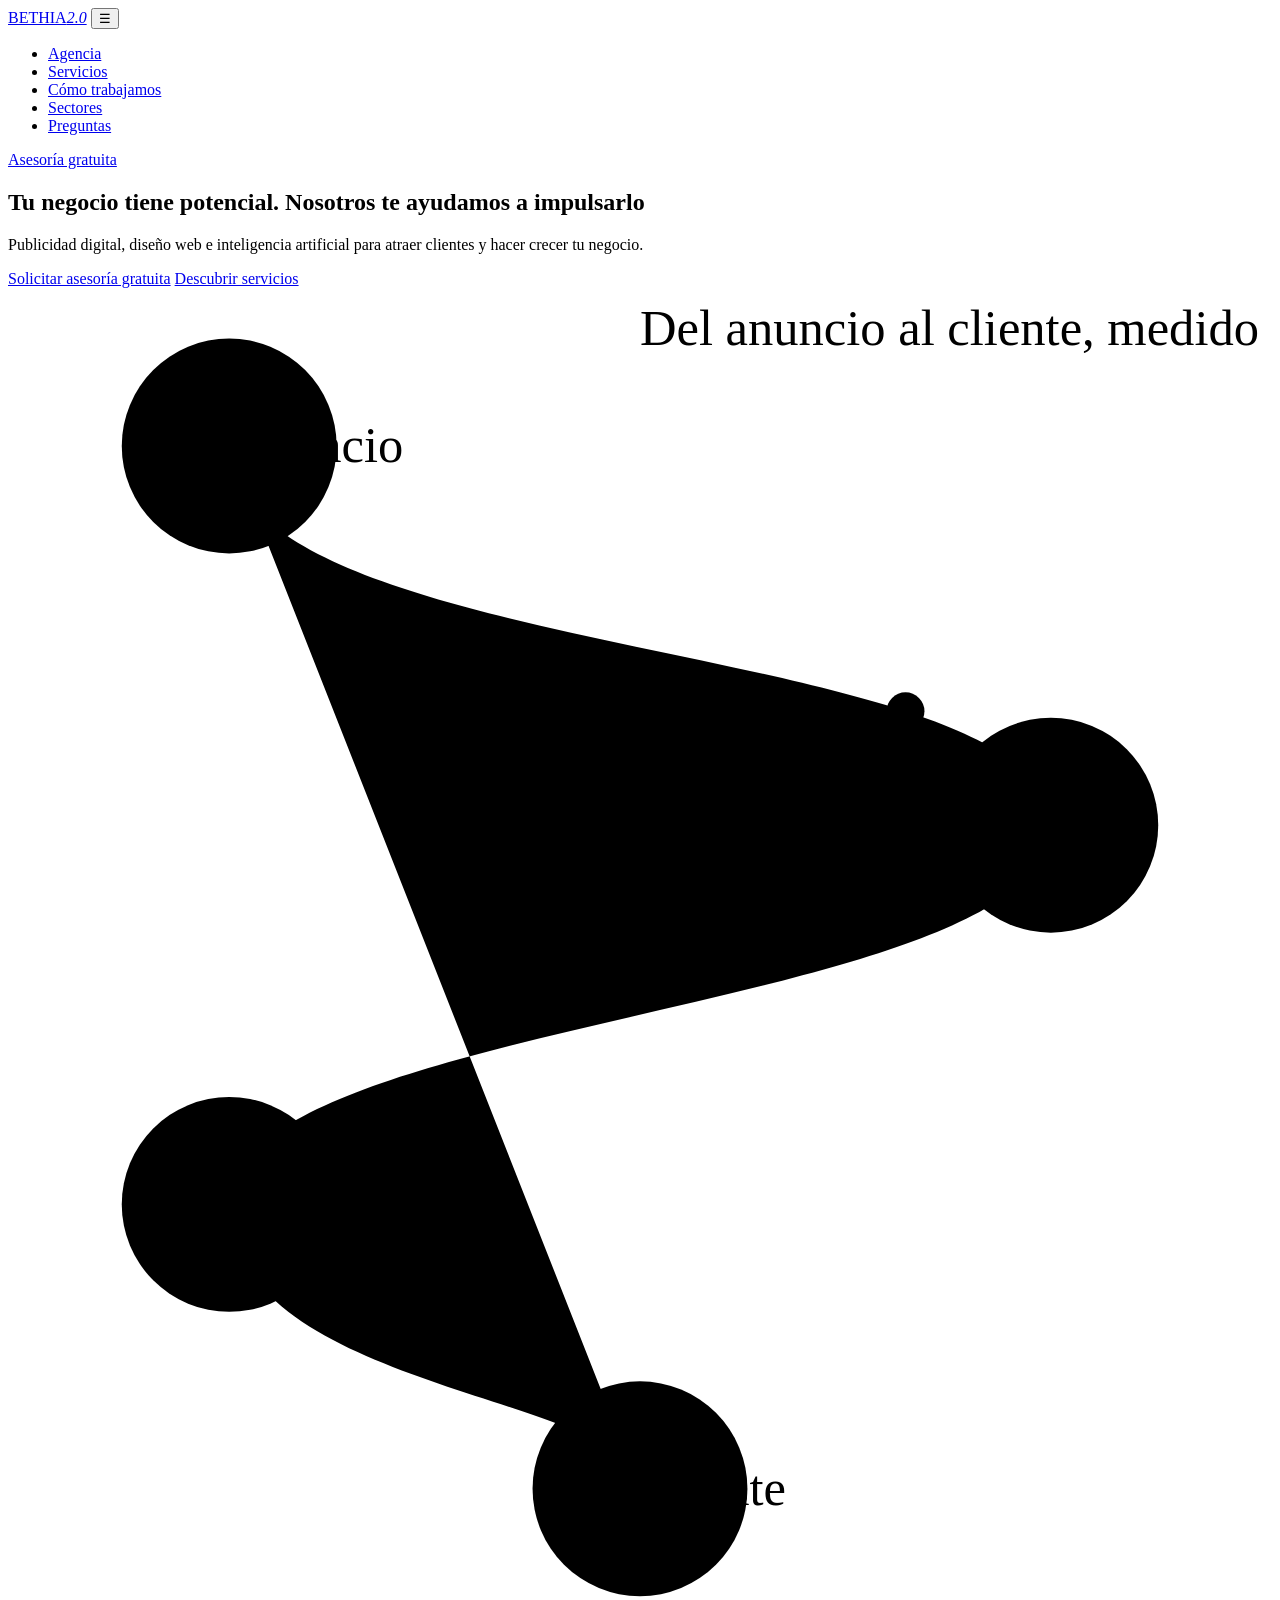
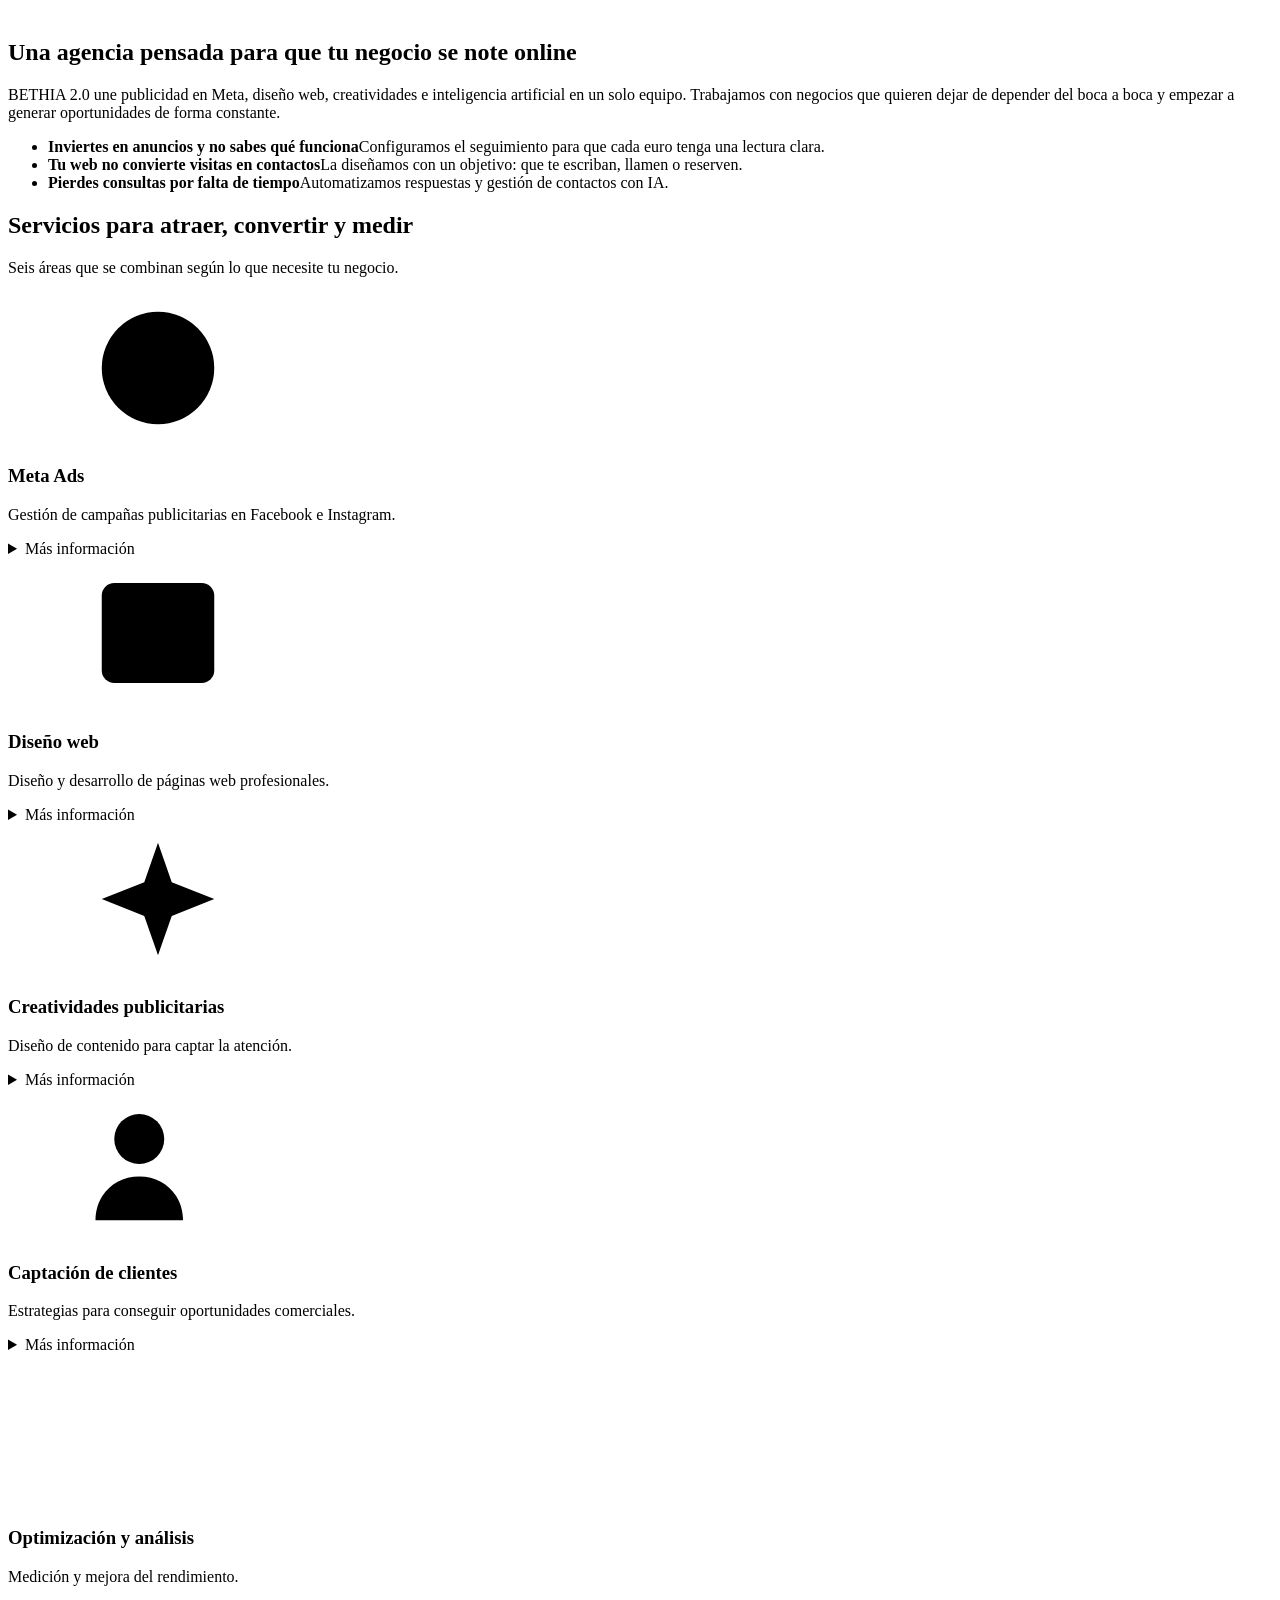
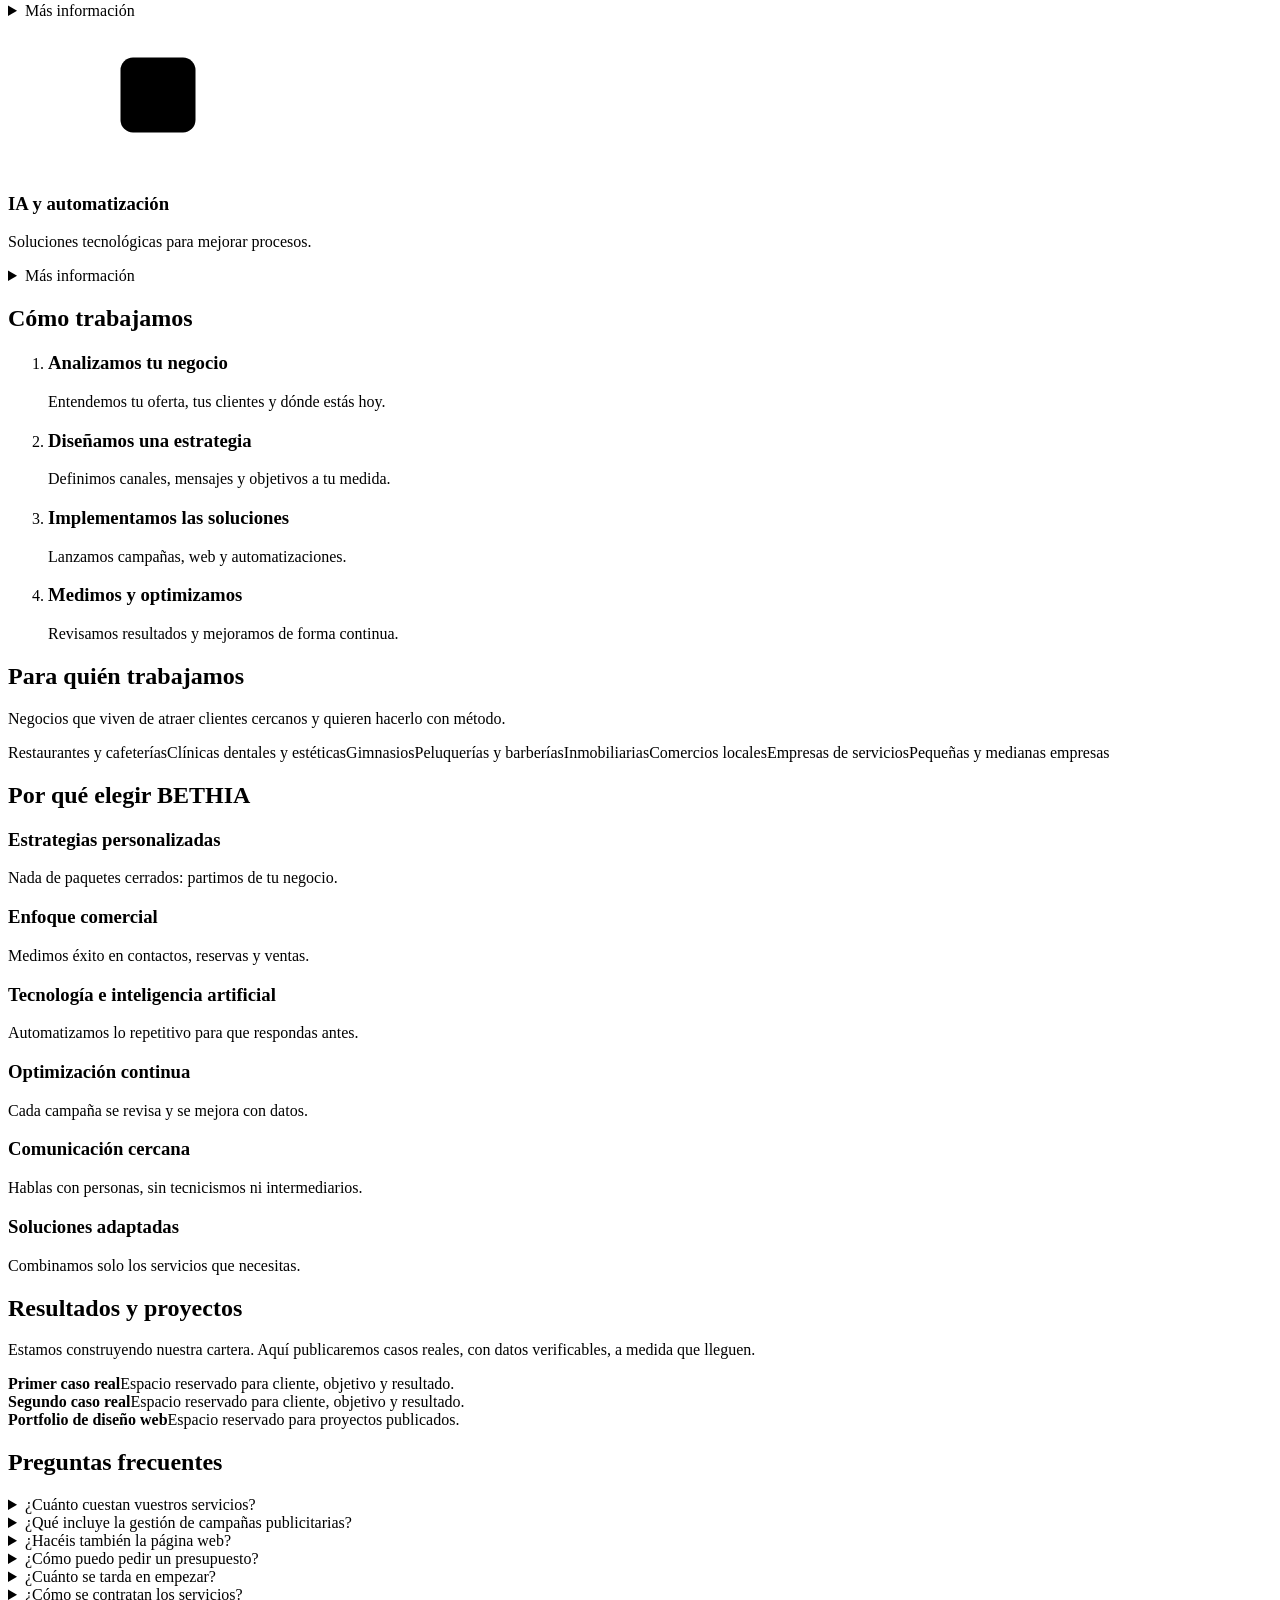
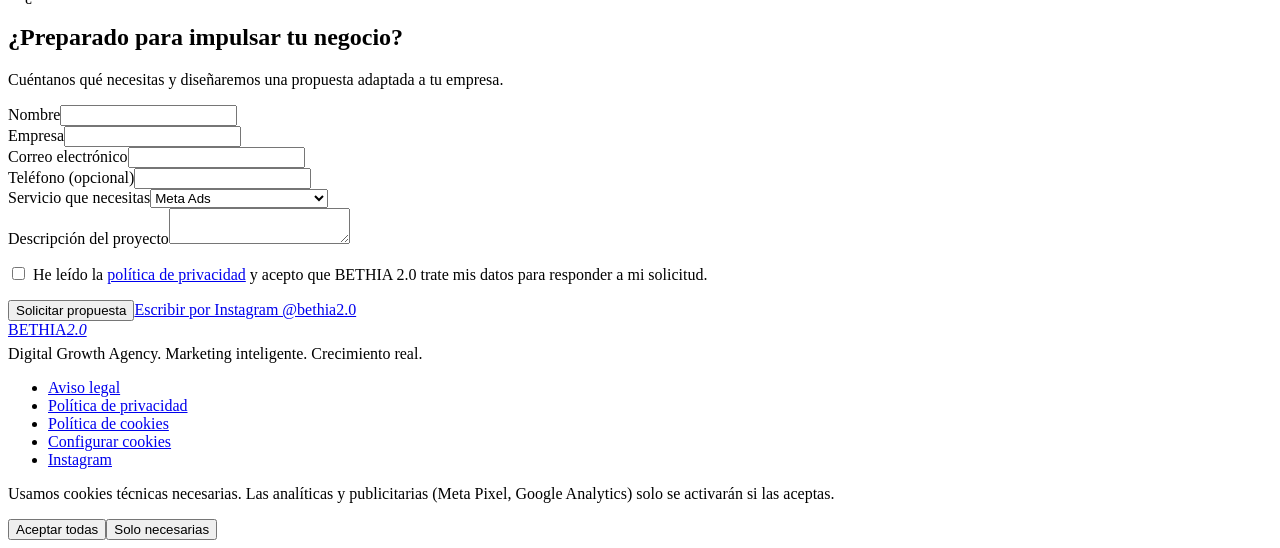
==== index.html @ 7123b6b2 "Add files via upload" ====
<!DOCTYPE html>
<html lang="es">
<head>
<meta charset="utf-8">
<meta name="viewport" content="width=device-width, initial-scale=1, viewport-fit=cover">
<title>BETHIA 2.0 | Agencia de marketing digital, Meta Ads y diseño web</title>
<meta name="description" content="BETHIA 2.0 es una Digital Growth Agency: gestión de Meta Ads, diseño web, creatividades, captación de clientes e inteligencia artificial para negocios locales y pymes.">
<meta name="theme-color" content="#050816">
<meta property="og:type" content="website">
<meta property="og:title" content="BETHIA 2.0 | Digital Growth Agency">
<meta property="og:description" content="Marketing inteligente. Crecimiento real. Publicidad digital, diseño web e IA para tu negocio.">
<link rel="canonical" href="https://TU-DOMINIO.vercel.app/">
<meta property="og:url" content="https://TU-DOMINIO.vercel.app/">
<link rel="icon" href="favicon.svg" type="image/svg+xml">
<link rel="preconnect" href="https://fonts.googleapis.com">
<link rel="preconnect" href="https://fonts.gstatic.com" crossorigin>
<link rel="stylesheet" href="https://fonts.googleapis.com/css2?family=Sora:wght@500;700;800&family=DM+Sans:wght@400;500;700&display=swap">
<script type="application/ld+json">{"@context":"https://schema.org","@type":"ProfessionalService","name":"BETHIA 2.0","description":"Agencia de marketing digital: Meta Ads, diseño web, captación de clientes e inteligencia artificial.","sameAs":["https://www.instagram.com/bethia2.0/"]}</script>
<link rel="stylesheet" href="css/styles.css">
</head>
<body>
<svg width="0" height="0" style="position:absolute" aria-hidden="true">
<symbol id="i-target" viewBox="0 0 24 24"><circle cx="12" cy="12" r="9"/><circle cx="12" cy="12" r="5"/><circle cx="12" cy="12" r="1"/></symbol>
<symbol id="i-web" viewBox="0 0 24 24"><rect x="3" y="4" width="18" height="16" rx="2"/><path d="M3 9h18M7 6.5h.01M10 6.5h.01"/></symbol>
<symbol id="i-spark" viewBox="0 0 24 24"><path d="M12 3l2.2 6.3L21 12l-6.8 2.7L12 21l-2.2-6.3L3 12l6.8-2.7z"/></symbol>
<symbol id="i-user" viewBox="0 0 24 24"><circle cx="9" cy="8" r="4"/><path d="M2 21c0-4 3-7 7-7s7 3 7 7M19 8v6M16 11h6"/></symbol>
<symbol id="i-bars" viewBox="0 0 24 24"><path d="M4 20V10M10 20V4M16 20v-8M22 20H2"/></symbol>
<symbol id="i-chip" viewBox="0 0 24 24"><rect x="6" y="6" width="12" height="12" rx="2"/><path d="M9 2v4M15 2v4M9 18v4M15 18v4M2 9h4M2 15h4M18 9h4M18 15h4"/></symbol>
</svg>

<header>
<div class="wrap bar">
<a class="logo" href="#inicio" aria-label="BETHIA 2.0, inicio">BETHIA<i>2.0</i></a>
<button class="burger" aria-label="Abrir menú" aria-expanded="false" aria-controls="menu">☰</button>
<nav id="menu" aria-label="Principal">
<ul>
<li><a href="#presentacion">Agencia</a></li>
<li><a href="#servicios">Servicios</a></li>
<li><a href="#proceso">Cómo trabajamos</a></li>
<li><a href="#sectores">Sectores</a></li>
<li><a href="#faq">Preguntas</a></li>
</ul>
</nav>
<a class="btn p nav-cta" href="#contacto">Asesoría gratuita</a>
</div>
</header>

<main id="inicio">
<section class="hero">
<div class="wrap">
<div>
<h1>Tu negocio tiene potencial. Nosotros te ayudamos a impulsarlo</h1>
<p class="sub">Publicidad digital, diseño web e inteligencia artificial para atraer clientes y hacer crecer tu negocio.</p>
<div class="cta">
<a class="btn p" href="#contacto">Solicitar asesoría gratuita</a>
<a class="btn g" href="#servicios">Descubrir servicios</a>
</div>
</div>
<svg class="flow" viewBox="0 0 400 420" role="img" aria-label="Recorrido de un cliente: anuncio, web, contacto y cliente">
<path id="route" class="path" d="M70 50 C 70 120, 330 110, 330 170 S 70 230, 70 290 S 200 350, 200 380"/>
<g><circle class="node" cx="70" cy="50" r="34"/><text x="70" y="55">Anuncio</text></g>
<g><circle class="node" cx="330" cy="170" r="34"/><text x="330" y="175">Web</text></g>
<g><circle class="node" cx="70" cy="290" r="34"/><text x="70" y="295">Contacto</text></g>
<g><circle class="node" cx="200" cy="380" r="34" style="fill:var(--blue)"/><text x="200" y="385">Cliente</text></g>
<text class="sm" x="200" y="18">Del anuncio al cliente, medido</text>
<circle class="pulse" r="6"><animateMotion dur="6s" repeatCount="indefinite"><mpath href="#route"/></animateMotion></circle>
</svg>
</div>
</section>

<section id="presentacion">
<div class="wrap split">
<div class="reveal">
<h2>Una agencia pensada para que tu negocio se note online</h2>
<p class="lead">BETHIA 2.0 une publicidad en Meta, diseño web, creatividades e inteligencia artificial en un solo equipo. Trabajamos con negocios que quieren dejar de depender del boca a boca y empezar a generar oportunidades de forma constante.</p>
</div>
<ul class="problems reveal">
<li><b>Inviertes en anuncios y no sabes qué funciona</b><span>Configuramos el seguimiento para que cada euro tenga una lectura clara.</span></li>
<li><b>Tu web no convierte visitas en contactos</b><span>La diseñamos con un objetivo: que te escriban, llamen o reserven.</span></li>
<li><b>Pierdes consultas por falta de tiempo</b><span>Automatizamos respuestas y gestión de contactos con IA.</span></li>
</ul>
</div>
</section>

<section id="servicios" class="alt">
<div class="wrap">
<h2 class="reveal">Servicios para atraer, convertir y medir</h2>
<p class="lead">Seis áreas que se combinan según lo que necesite tu negocio.</p>
<div class="grid">
<article class="card reveal"><svg class="ic"><use href="#i-target"/></svg><h3>Meta Ads</h3><p>Gestión de campañas publicitarias en Facebook e Instagram.</p><details><summary>Más información</summary><ul><li>Configuración de campañas</li><li>Segmentación de audiencias</li><li>Gestión del presupuesto</li><li>Optimización de anuncios</li><li>Seguimiento de conversiones</li></ul></details></article>
<article class="card reveal"><svg class="ic"><use href="#i-web"/></svg><h3>Diseño web</h3><p>Diseño y desarrollo de páginas web profesionales.</p><details><summary>Más información</summary><ul><li>Páginas web corporativas</li><li>Landing pages</li><li>Diseño responsive</li><li>Optimización de velocidad</li><li>Diseño orientado a conversiones</li></ul></details></article>
<article class="card reveal"><svg class="ic"><use href="#i-spark"/></svg><h3>Creatividades publicitarias</h3><p>Diseño de contenido para captar la atención.</p><details><summary>Más información</summary><ul><li>Imágenes publicitarias</li><li>Vídeos promocionales</li><li>Creatividades para redes sociales</li><li>Textos comerciales</li><li>Anuncios para Meta Ads</li></ul></details></article>
<article class="card reveal"><svg class="ic"><use href="#i-user"/></svg><h3>Captación de clientes</h3><p>Estrategias para conseguir oportunidades comerciales.</p><details><summary>Más información</summary><ul><li>Generación de leads</li><li>Campañas para conseguir reservas</li><li>Captación de clientes potenciales</li><li>Estrategias comerciales digitales</li></ul></details></article>
<article class="card reveal"><svg class="ic"><use href="#i-bars"/></svg><h3>Optimización y análisis</h3><p>Medición y mejora del rendimiento.</p><details><summary>Más información</summary><ul><li>Análisis de campañas</li><li>Seguimiento de métricas</li><li>Optimización de conversiones</li><li>Informes de rendimiento</li></ul></details></article>
<article class="card reveal"><svg class="ic"><use href="#i-chip"/></svg><h3>IA y automatización</h3><p>Soluciones tecnológicas para mejorar procesos.</p><details><summary>Más información</summary><ul><li>Chatbots inteligentes</li><li>Automatización de consultas</li><li>Sistemas de gestión de contactos</li><li>Automatización de procesos comerciales</li></ul></details></article>
</div>
</div>
</section>

<section id="proceso">
<div class="wrap">
<h2 class="reveal">Cómo trabajamos</h2>
<ol class="steps">
<li class="reveal"><div><h3>Analizamos tu negocio</h3><p>Entendemos tu oferta, tus clientes y dónde estás hoy.</p></div></li>
<li class="reveal"><div><h3>Diseñamos una estrategia</h3><p>Definimos canales, mensajes y objetivos a tu medida.</p></div></li>
<li class="reveal"><div><h3>Implementamos las soluciones</h3><p>Lanzamos campañas, web y automatizaciones.</p></div></li>
<li class="reveal"><div><h3>Medimos y optimizamos</h3><p>Revisamos resultados y mejoramos de forma continua.</p></div></li>
</ol>
</div>
</section>

<section id="sectores" class="alt">
<div class="wrap">
<h2 class="reveal">Para quién trabajamos</h2>
<p class="lead">Negocios que viven de atraer clientes cercanos y quieren hacerlo con método.</p>
<div class="chips reveal">
<span>Restaurantes y cafeterías</span><span>Clínicas dentales y estéticas</span><span>Gimnasios</span><span>Peluquerías y barberías</span><span>Inmobiliarias</span><span>Comercios locales</span><span>Empresas de servicios</span><span>Pequeñas y medianas empresas</span>
</div>
</div>
</section>

<section id="porque">
<div class="wrap">
<h2 class="reveal">Por qué elegir BETHIA</h2>
<div class="why reveal">
<div><h3>Estrategias personalizadas</h3><p>Nada de paquetes cerrados: partimos de tu negocio.</p></div>
<div><h3>Enfoque comercial</h3><p>Medimos éxito en contactos, reservas y ventas.</p></div>
<div><h3>Tecnología e inteligencia artificial</h3><p>Automatizamos lo repetitivo para que respondas antes.</p></div>
<div><h3>Optimización continua</h3><p>Cada campaña se revisa y se mejora con datos.</p></div>
<div><h3>Comunicación cercana</h3><p>Hablas con personas, sin tecnicismos ni intermediarios.</p></div>
<div><h3>Soluciones adaptadas</h3><p>Combinamos solo los servicios que necesitas.</p></div>
</div>
</div>
</section>

<section id="resultados" class="alt">
<div class="wrap">
<h2 class="reveal">Resultados y proyectos</h2>
<p class="lead">Estamos construyendo nuestra cartera. Aquí publicaremos casos reales, con datos verificables, a medida que lleguen.</p>
<div class="grid">
<div class="ph reveal"><b>Primer caso real</b>Espacio reservado para cliente, objetivo y resultado.</div>
<div class="ph reveal"><b>Segundo caso real</b>Espacio reservado para cliente, objetivo y resultado.</div>
<div class="ph reveal"><b>Portfolio de diseño web</b>Espacio reservado para proyectos publicados.</div>
</div>
</div>
</section>

<section id="faq">
<div class="wrap">
<h2 class="reveal">Preguntas frecuentes</h2>
<div class="faq reveal">
<details><summary>¿Cuánto cuestan vuestros servicios?</summary><p>Cada negocio necesita algo distinto, por eso no publicamos tarifas cerradas. Te preparamos una propuesta personalizada tras conocer tus objetivos.</p></details>
<details><summary>¿Qué incluye la gestión de campañas publicitarias?</summary><p>Configuración, segmentación, creatividades, optimización y seguimiento de conversiones en Facebook e Instagram. El presupuesto publicitario lo defines tú.</p></details>
<details><summary>¿Hacéis también la página web?</summary><p>Sí. Diseñamos webs corporativas y landing pages responsive, rápidas y pensadas para convertir visitas en contactos.</p></details>
<details><summary>¿Cómo puedo pedir un presupuesto?</summary><p>Rellena el formulario de contacto o escríbenos por Instagram. Te respondemos con una propuesta adaptada a tu empresa.</p></details>
<details><summary>¿Cuánto se tarda en empezar?</summary><p>Los plazos dependen del alcance del proyecto. Los concretamos contigo en la propuesta, antes de empezar.</p></details>
<details><summary>¿Cómo se contratan los servicios?</summary><p>Primero hablamos y analizamos tu caso. Si encaja, te enviamos la propuesta y las condiciones por escrito para que decidas con calma.</p></details>
</div>
</div>
</section>

<section id="contacto" class="contact">
<div class="wrap" style="max-width:820px">
<h2>¿Preparado para impulsar tu negocio?</h2>
<p class="lead">Cuéntanos qué necesitas y diseñaremos una propuesta adaptada a tu empresa.</p>
<form id="cf" novalidate>
<div class="f"><label for="n">Nombre</label><input id="n" name="nombre" autocomplete="name" required></div>
<div class="f"><label for="e">Empresa</label><input id="e" name="empresa" autocomplete="organization" required></div>
<div class="f"><label for="m">Correo electrónico</label><input id="m" name="email" type="email" autocomplete="email" required></div>
<div class="f"><label for="t">Teléfono (opcional)</label><input id="t" name="telefono" type="tel" autocomplete="tel"></div>
<div class="f w"><label for="s">Servicio que necesitas</label><select id="s" name="servicio"><option>Meta Ads</option><option>Diseño web</option><option>Creatividades publicitarias</option><option>Captación de clientes</option><option>Optimización y análisis</option><option>IA y automatización</option><option>Todavía no lo sé</option></select></div>
<div class="f w"><label for="d">Descripción del proyecto</label><textarea id="d" name="proyecto" required></textarea></div>
<p class="legal-note w" style="grid-column:1/-1"><label style="font-weight:400"><input type="checkbox" id="ok" style="width:auto;min-height:0;margin-right:.5rem">He leído la <a href="privacidad.html" target="_blank" rel="noopener">política de privacidad</a> y acepto que BETHIA 2.0 trate mis datos para responder a mi solicitud.</label></p>
<div class="cta" style="grid-column:1/-1"><button class="btn p" type="submit">Solicitar propuesta</button><a class="btn g" href="https://www.instagram.com/bethia2.0/" target="_blank" rel="noopener">Escribir por Instagram @bethia2.0</a></div>
<div class="msg" id="msg" role="status" aria-live="polite"></div>
</form>
</div>
</section>
</main>

<footer>
<div class="wrap">
<div><a class="logo" href="#inicio">BETHIA<i>2.0</i></a><p style="margin-top:.4rem">Digital Growth Agency. Marketing inteligente. Crecimiento real.</p></div>
<ul>
<li><a href="aviso-legal.html">Aviso legal</a></li>
<li><a href="privacidad.html">Política de privacidad</a></li>
<li><a href="cookies.html">Política de cookies</a></li>
<li><a href="#" id="ck-open">Configurar cookies</a></li>
<li><a href="https://www.instagram.com/bethia2.0/" target="_blank" rel="noopener">Instagram</a></li>
</ul>
</div>
</footer>

<div id="cookies" role="dialog" aria-label="Consentimiento de cookies">
<p>Usamos cookies técnicas necesarias. Las analíticas y publicitarias (Meta Pixel, Google Analytics) solo se activarán si las aceptas.</p>
<button class="btn p" data-c="all">Aceptar todas</button><button class="btn g" data-c="min">Solo necesarias</button>
</div>

<script src="js/main.js" defer></script>
</body>
</html>
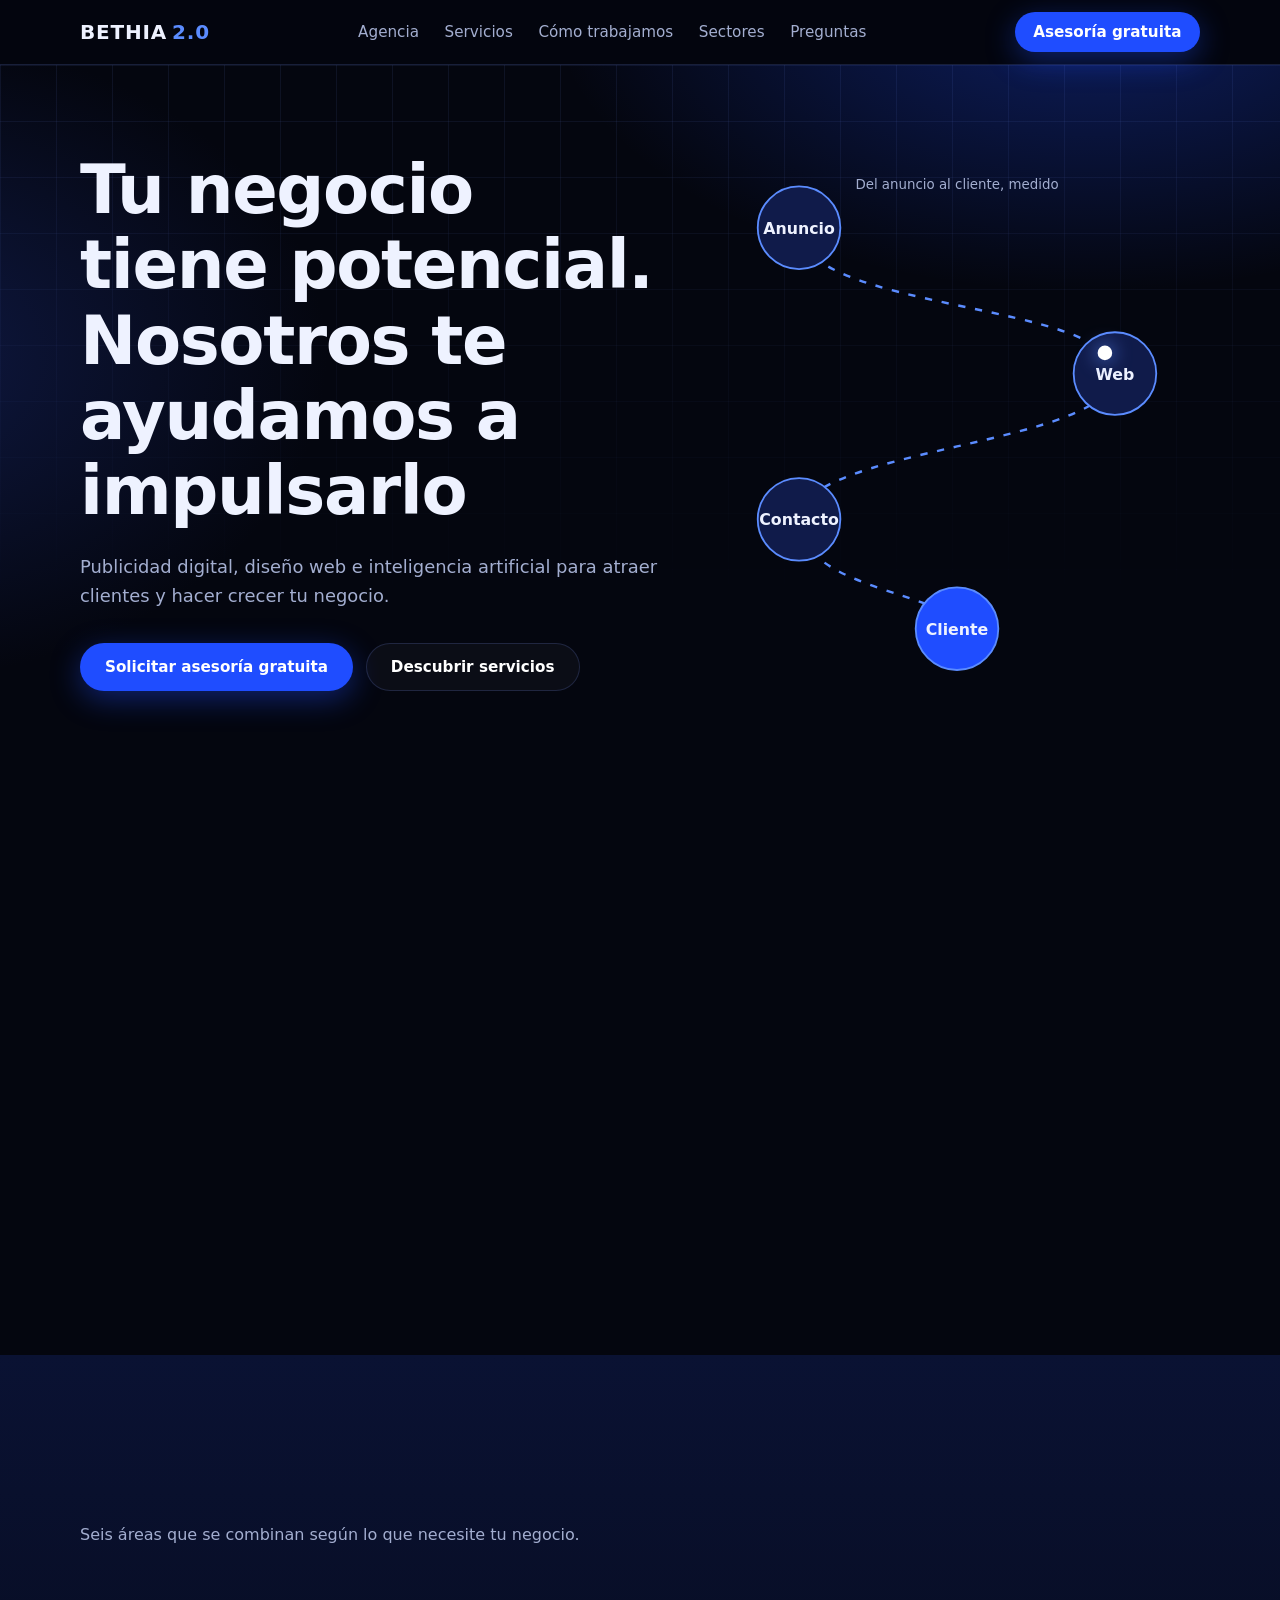
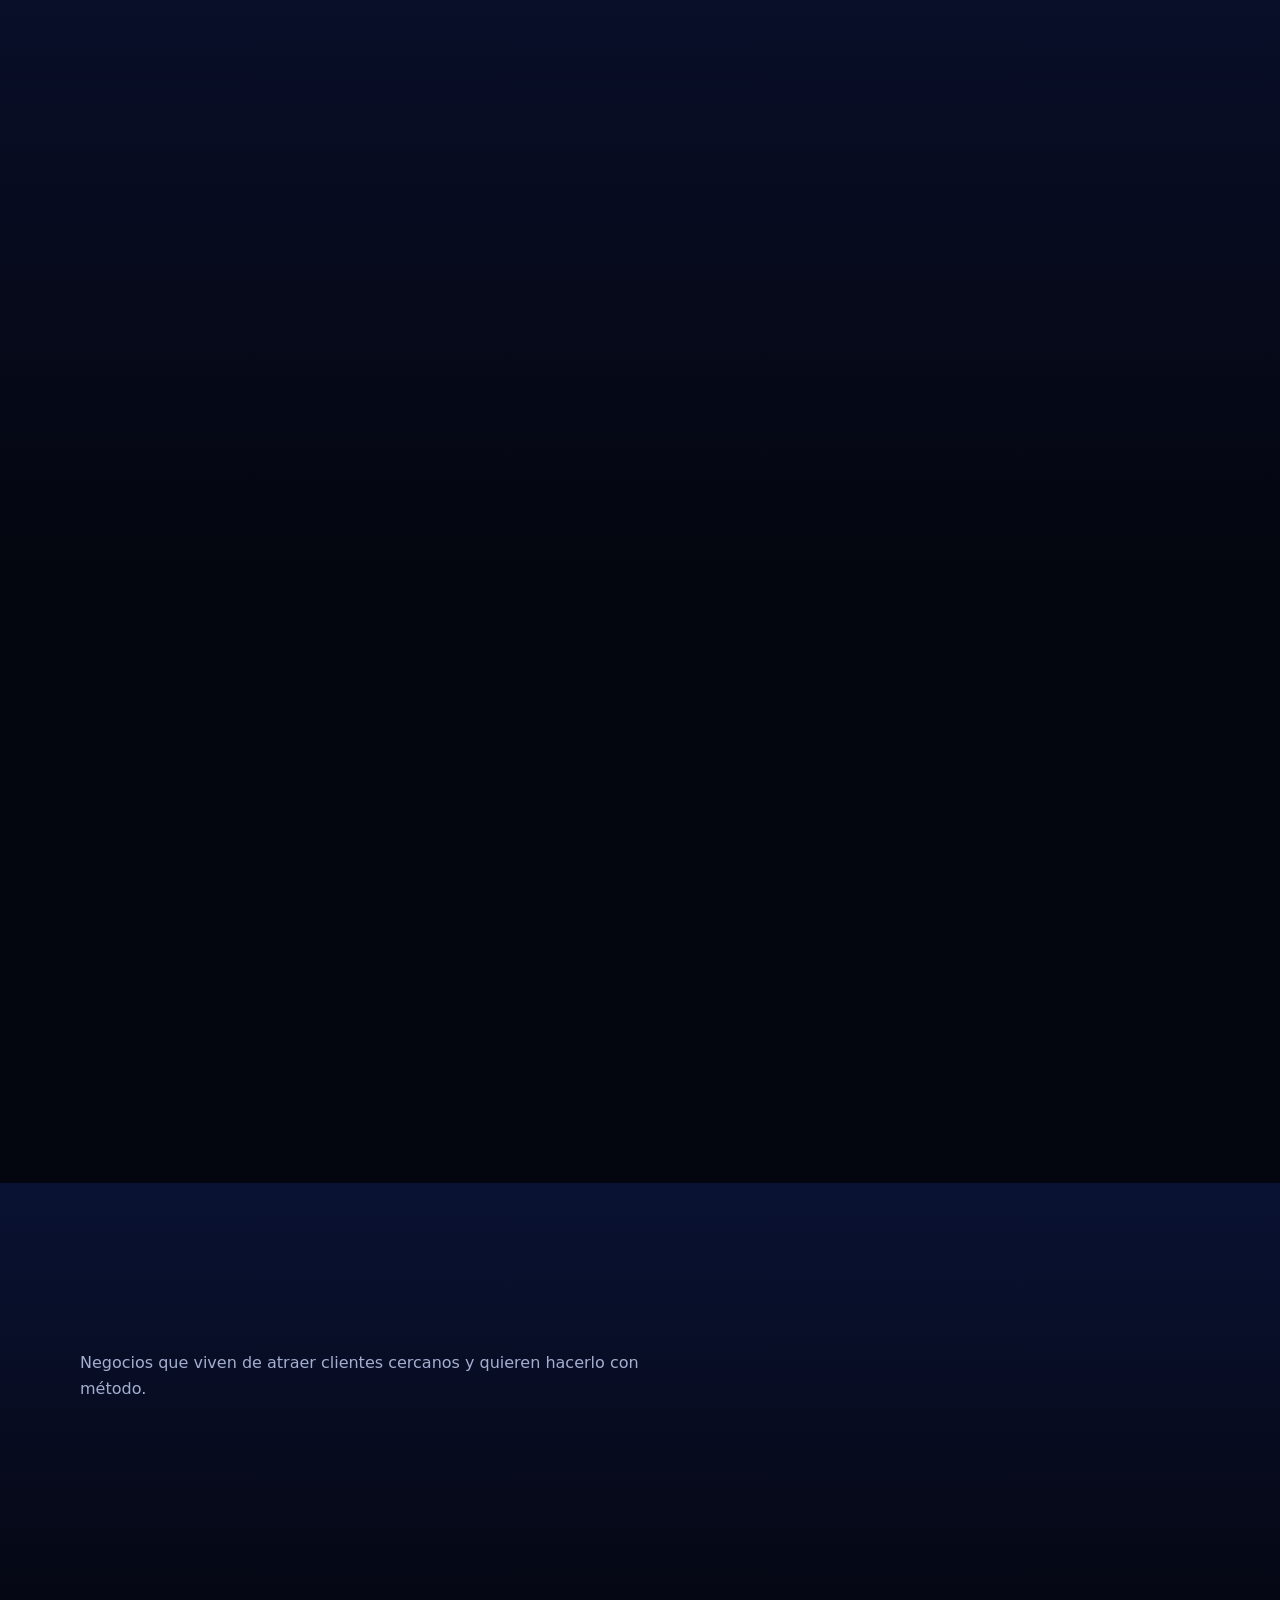
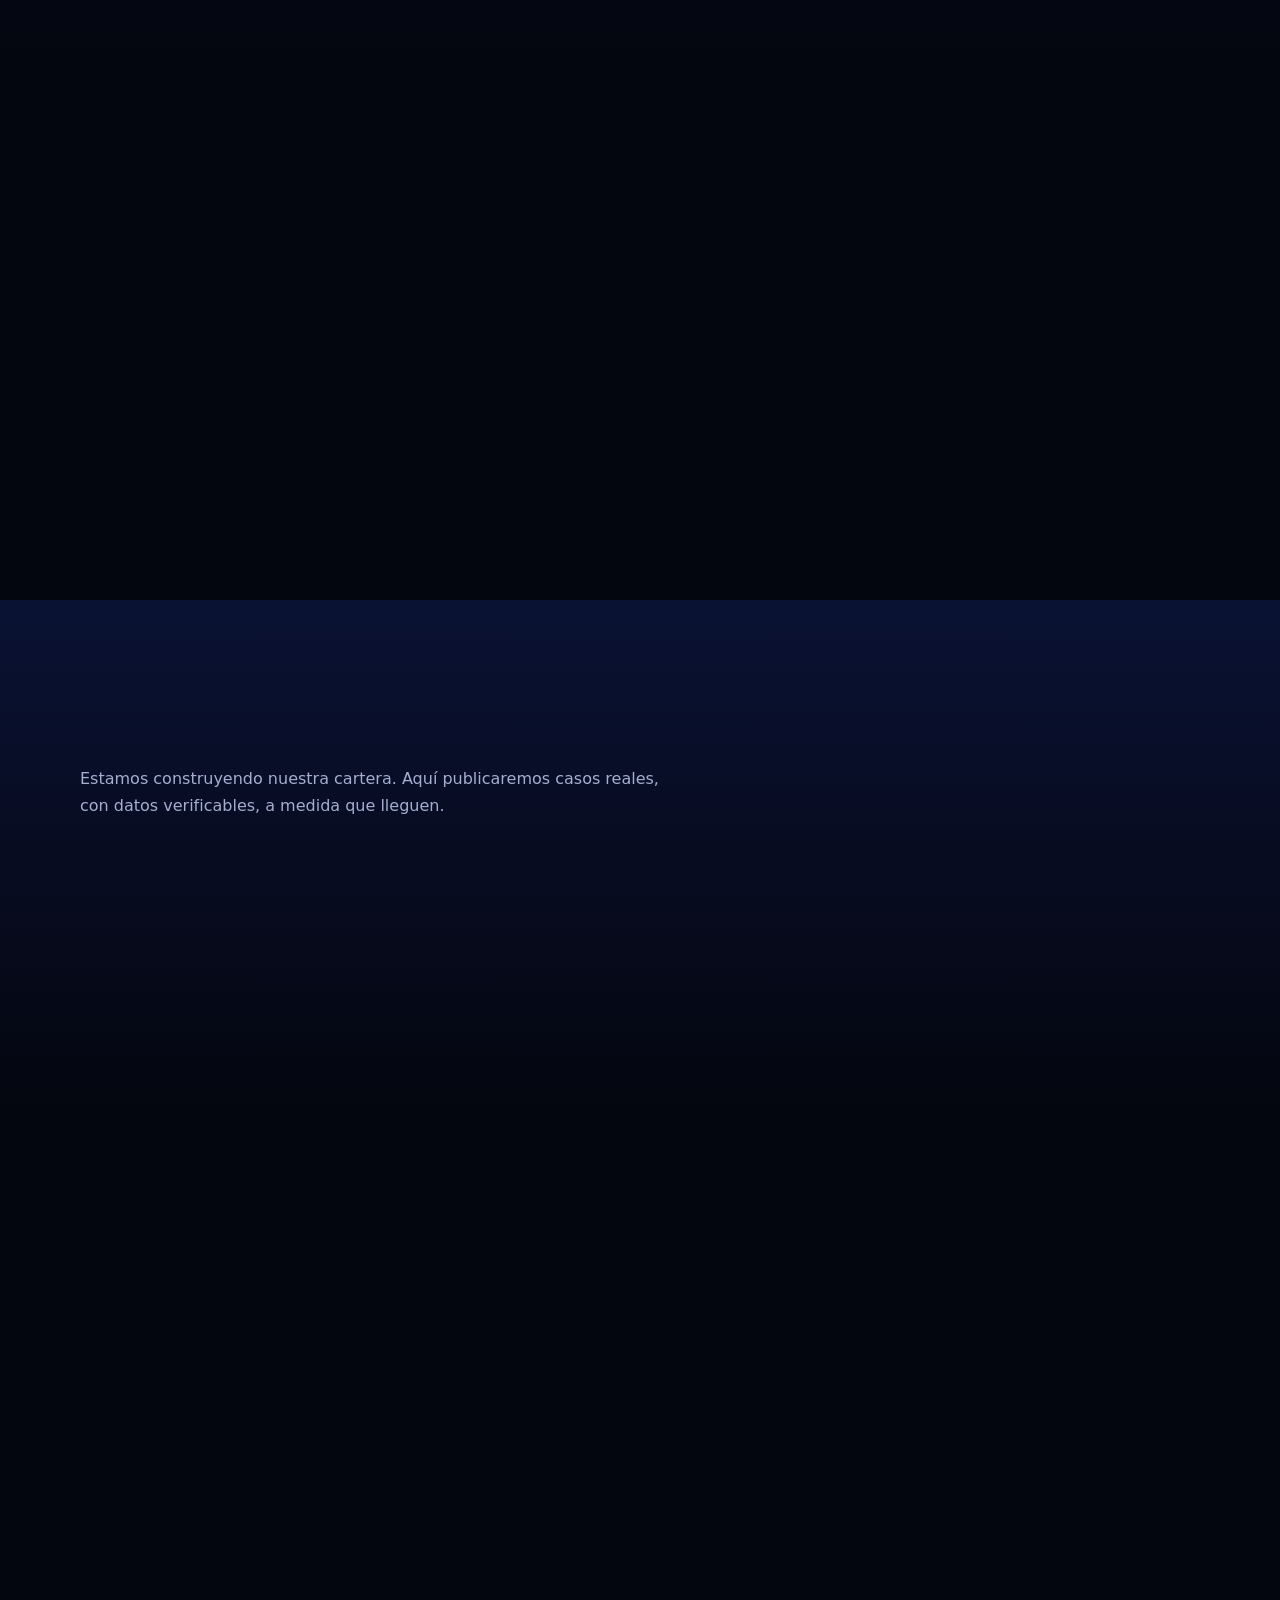
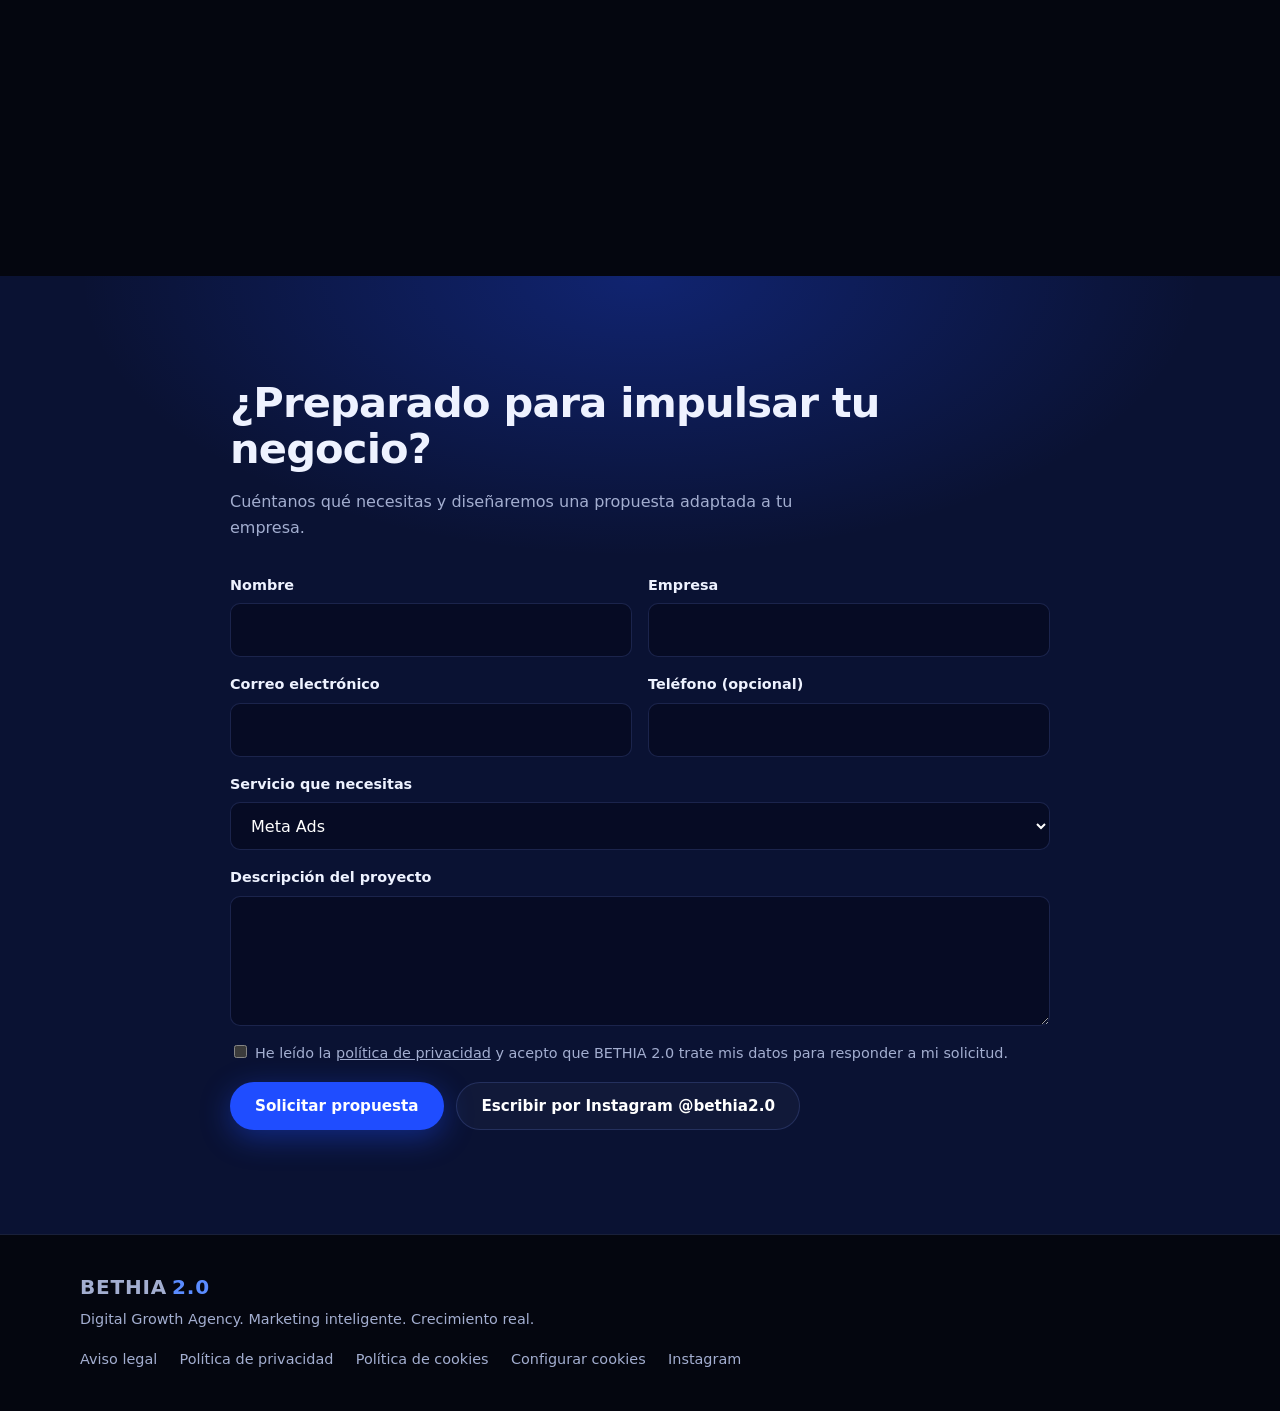
==== commit e22dbbd7: "Actualizar index.html" ====
--- a/index.html
+++ b/index.html
@@ -16,7 +16,7 @@
 <link rel="preconnect" href="https://fonts.gstatic.com" crossorigin>
 <link rel="stylesheet" href="https://fonts.googleapis.com/css2?family=Sora:wght@500;700;800&family=DM+Sans:wght@400;500;700&display=swap">
 <script type="application/ld+json">{"@context":"https://schema.org","@type":"ProfessionalService","name":"BETHIA 2.0","description":"Agencia de marketing digital: Meta Ads, diseño web, captación de clientes e inteligencia artificial.","sameAs":["https://www.instagram.com/bethia2.0/"]}</script>
-<link rel="stylesheet" href="css/styles.css">
+<link rel="stylesheet" href="styles.css">
 </head>
 <body>
 <svg width="0" height="0" style="position:absolute" aria-hidden="true">
--- a/styles.css
+++ b/styles.css
@@ -0,0 +1,131 @@
+:root{--bg:#04060f;--navy:#0a1233;--navy2:#101b4a;--blue:#1f4dff;--blue2:#5b8cff;--text:#eef2ff;--mut:#a3aed0;--line:rgba(120,150,255,.18);--r:14px;
+--fd:"Sora","Segoe UI",system-ui,sans-serif;--fb:"DM Sans","Segoe UI",system-ui,sans-serif;color-scheme:dark;
+box-sizing:border-box;padding-top:env(safe-area-inset-top,0px);padding-bottom:env(safe-area-inset-bottom,0px)}
+*,*::before,*::after{box-sizing:inherit}
+html{scroll-behavior:smooth;scroll-padding-top:calc(env(safe-area-inset-top,0px) + 72px)}
+body{margin:0;background:var(--bg);color:var(--text);font:400 1rem/1.65 var(--fb);overflow-x:hidden}
+body::before{content:"";position:fixed;inset:0 0 auto;height:env(safe-area-inset-top,0px);background:rgba(4,6,15,.92);z-index:30}
+img,svg{max-width:100%}
+a{color:inherit}
+h1,h2,h3{font-family:var(--fd);line-height:1.12;margin:0;letter-spacing:-.02em}
+h1{font-size:clamp(2.1rem,7.4vw,4.2rem);font-weight:800}
+h2{font-size:clamp(1.65rem,4.6vw,2.6rem);font-weight:700}
+h3{font-size:1.15rem;font-weight:700}
+p{margin:0}
+.wrap{width:min(1120px,100% - 2.5rem);margin-inline:auto}
+section{padding:clamp(3.5rem,9vw,6.5rem) 0}
+.lead{color:var(--mut);max-width:60ch;margin-top:1rem}
+:focus-visible{outline:3px solid var(--blue2);outline-offset:3px;border-radius:6px}
+/* header */
+header{position:sticky;top:env(safe-area-inset-top,0px);z-index:40;background:rgba(4,6,15,.86);backdrop-filter:blur(14px);border-bottom:1px solid var(--line)}
+.bar{display:flex;align-items:center;justify-content:space-between;height:64px}
+.logo{font:800 1.25rem var(--fd);text-decoration:none;letter-spacing:.04em}
+.logo i{font-style:normal;color:var(--blue2);margin-left:.25em}
+nav ul{display:flex;gap:1.6rem;list-style:none;margin:0;padding:0}
+nav a{text-decoration:none;color:var(--mut);font-size:.95rem;font-weight:500}
+nav a:hover{color:#fff}
+.burger{display:none;background:none;border:1px solid var(--line);color:#fff;border-radius:10px;width:44px;height:44px;font-size:1.2rem;cursor:pointer}
+.btn{display:inline-flex;align-items:center;justify-content:center;min-height:48px;padding:0 1.5rem;border-radius:999px;font:700 .95rem var(--fb);text-decoration:none;border:1px solid transparent;cursor:pointer;transition:transform .2s,background .2s}
+.btn.p{background:var(--blue);color:#fff;box-shadow:0 8px 30px rgba(31,77,255,.4)}
+.btn.p:hover{background:#3a62ff;transform:translateY(-2px)}
+.btn.g{border-color:var(--line);color:#fff;background:rgba(255,255,255,.03)}
+.btn.g:hover{border-color:var(--blue2)}
+.nav-cta{min-height:40px;padding:0 1.1rem}
+@media(max-width:820px){
+.burger{display:block}
+nav{position:absolute;left:0;right:0;top:64px;background:#060a1d;border-bottom:1px solid var(--line);display:none;padding:1rem 1.25rem 1.5rem}
+nav.open{display:block}
+nav ul{flex-direction:column;gap:.4rem}
+nav a{display:block;padding:.7rem 0;font-size:1.05rem}
+.nav-cta{display:none}}
+/* hero */
+.hero{position:relative;padding-top:clamp(3rem,8vw,5.5rem);background:radial-gradient(900px 500px at 85% -10%,rgba(31,77,255,.35),transparent 60%),radial-gradient(700px 500px at -10% 40%,rgba(16,27,74,.9),transparent 65%)}
+.hero::before{content:"";position:absolute;inset:0;background-image:linear-gradient(var(--line) 1px,transparent 1px),linear-gradient(90deg,var(--line) 1px,transparent 1px);background-size:56px 56px;mask-image:linear-gradient(#000 0,transparent 75%);opacity:.5;pointer-events:none}
+.hero .wrap{position:relative;display:grid;gap:2.5rem;grid-template-columns:1.1fr .9fr;align-items:center}
+.hero p.sub{font-size:1.12rem;color:var(--mut);margin:1.4rem 0 2rem;max-width:52ch}
+.cta{display:flex;flex-wrap:wrap;gap:.8rem}
+.hero h1{animation:rise .9s cubic-bezier(.2,.7,.2,1) both}
+.hero .sub,.hero .cta{animation:rise .9s .15s cubic-bezier(.2,.7,.2,1) both}
+@keyframes rise{from{opacity:0;transform:translateY(24px)}to{opacity:1;transform:none}}
+.flow{width:100%;height:auto;overflow:visible}
+.flow .node{fill:var(--navy2);stroke:var(--blue2);stroke-width:1.5}
+.flow text{fill:var(--text);font:700 13px var(--fd);text-anchor:middle}
+.flow .sm{fill:var(--mut);font:500 11px var(--fb)}
+.flow .path{stroke:var(--blue2);stroke-width:2;fill:none;stroke-dasharray:6 8;animation:dash 1.4s linear infinite}
+@keyframes dash{to{stroke-dashoffset:-28}}
+.flow .pulse{fill:#fff;filter:drop-shadow(0 0 8px var(--blue2))}
+@media(max-width:820px){.hero .wrap{grid-template-columns:1fr}}
+/* generic */
+.split{display:grid;grid-template-columns:1fr 1fr;gap:clamp(2rem,6vw,5rem);align-items:start}
+@media(max-width:820px){.split{grid-template-columns:1fr}}
+.problems{list-style:none;margin:0;padding:0;display:grid;gap:.9rem}
+.problems li{padding:1.1rem 1.25rem;border-left:3px solid var(--blue);background:linear-gradient(90deg,rgba(31,77,255,.12),transparent)}
+.problems b{display:block;font-family:var(--fd);margin-bottom:.15rem}
+.problems span{color:var(--mut);font-size:.95rem}
+.alt{background:linear-gradient(180deg,var(--navy),var(--bg))}
+.grid{display:grid;gap:1.1rem;margin-top:2.5rem;grid-template-columns:repeat(3,1fr)}
+@media(max-width:900px){.grid{grid-template-columns:1fr 1fr}}
+@media(max-width:600px){.grid{grid-template-columns:1fr}}
+.card{background:rgba(16,27,74,.45);border:1px solid var(--line);border-radius:var(--r);padding:1.5rem;display:flex;flex-direction:column;gap:.7rem}
+.card .ic{width:32px;height:32px;stroke:var(--blue2);fill:none;stroke-width:1.7;stroke-linecap:round;stroke-linejoin:round}
+.card p{color:var(--mut);font-size:.97rem}
+details{margin-top:auto}
+summary{cursor:pointer;font-weight:700;color:var(--blue2);list-style:none;min-height:44px;display:flex;align-items:center}
+summary::-webkit-details-marker{display:none}
+summary::after{content:"+";margin-left:.5rem;transition:transform .25s}
+details[open] summary::after{transform:rotate(45deg)}
+details ul{margin:.2rem 0 0;padding-left:1.1rem;color:var(--mut);font-size:.93rem}
+/* steps */
+.steps{list-style:none;margin:2.5rem 0 0;padding:0;display:grid;gap:0;counter-reset:s;position:relative}
+.steps li{counter-increment:s;display:grid;grid-template-columns:56px 1fr;gap:1.25rem;padding-bottom:2rem;position:relative}
+.steps li::before{content:counter(s);width:44px;height:44px;border-radius:50%;background:var(--blue);display:grid;place-items:center;font:800 1.05rem var(--fd);z-index:1}
+.steps li:not(:last-child)::after{content:"";position:absolute;left:21px;top:44px;bottom:0;width:2px;background:var(--line)}
+.steps p{color:var(--mut)}
+/* chips */
+.chips{display:flex;flex-wrap:wrap;gap:.7rem;margin-top:2rem}
+.chips span{padding:.75rem 1.2rem;border:1px solid var(--line);border-radius:999px;background:rgba(255,255,255,.03);font-weight:500}
+/* why */
+.why{display:grid;gap:1.5rem 3rem;grid-template-columns:1fr 1fr;margin-top:2.5rem}
+@media(max-width:700px){.why{grid-template-columns:1fr}}
+.why div{border-top:1px solid var(--line);padding-top:1rem}
+.why p{color:var(--mut);font-size:.95rem;margin-top:.3rem}
+/* results */
+.ph{border:1.5px dashed rgba(91,140,255,.5);border-radius:var(--r);padding:1.6rem;min-height:150px;display:flex;flex-direction:column;justify-content:center;gap:.4rem;color:var(--mut)}
+.ph b{color:var(--text);font-family:var(--fd)}
+/* faq */
+.faq{margin-top:2rem;max-width:800px}
+.faq details{border-bottom:1px solid var(--line);margin:0}
+.faq summary{font:700 1.05rem var(--fd);color:var(--text);padding:.7rem 0;min-height:56px}
+.faq p{color:var(--mut);padding-bottom:1.2rem}
+/* contact */
+.contact{background:radial-gradient(800px 400px at 50% 0,rgba(31,77,255,.3),transparent 70%),var(--navy)}
+form{display:grid;gap:1rem;grid-template-columns:1fr 1fr;margin-top:2rem}
+.f{display:flex;flex-direction:column;gap:.35rem}
+.f.w{grid-column:1/-1}
+label{font-weight:700;font-size:.9rem}
+input,select,textarea{font:inherit;color:#fff;background:#060b24;border:1px solid var(--line);border-radius:10px;padding:.8rem 1rem;min-height:48px;width:100%}
+textarea{min-height:130px;resize:vertical}
+input:focus,select:focus,textarea:focus{border-color:var(--blue2);outline:none;box-shadow:0 0 0 3px rgba(91,140,255,.3)}
+@media(max-width:600px){form{grid-template-columns:1fr}}
+.msg{grid-column:1/-1;padding:1rem;border-radius:10px;background:rgba(31,77,255,.18);display:none}
+.msg.show{display:block}
+.legal-note{font-size:.82rem;color:var(--mut)}
+/* footer */
+footer{border-top:1px solid var(--line);padding:2.5rem 0;color:var(--mut);font-size:.9rem}
+footer .wrap{display:flex;flex-wrap:wrap;gap:1rem 2rem;justify-content:space-between}
+footer ul{list-style:none;margin:0;padding:0;display:flex;flex-wrap:wrap;gap:.4rem 1.4rem}
+footer a{text-decoration:none}footer a:hover{color:#fff}
+#cookies{position:fixed;left:1rem;right:1rem;bottom:calc(1rem + env(safe-area-inset-bottom,0px));z-index:60;max-width:560px;background:#0b1440;border:1px solid var(--line);border-radius:var(--r);padding:1.1rem;display:none;box-shadow:0 20px 60px rgba(0,0,0,.6)}
+#cookies.show{display:block}
+#cookies p{font-size:.9rem;color:var(--mut);margin-bottom:.8rem}
+#cookies .btn{min-height:42px;margin-right:.5rem}
+.reveal{opacity:0;transform:translateY(14px);transition:opacity .6s,transform .6s}
+.reveal.in{opacity:1;transform:none}
+@media(prefers-reduced-motion:reduce){*{animation:none!important;transition:none!important;scroll-behavior:auto}.reveal{opacity:1;transform:none}}
+/* paginas legales y 404 */
+.doc{max-width:760px;padding:3rem 0 5rem}
+.doc h1{font-size:clamp(1.8rem,5vw,2.6rem);margin-bottom:1rem}
+.doc h2{font-size:1.25rem;margin:2rem 0 .5rem}
+.doc p,.doc li{color:var(--mut)}
+.doc .todo{border:1px dashed rgba(91,140,255,.6);border-radius:10px;padding:1rem;margin:1.2rem 0;color:var(--text)}
+
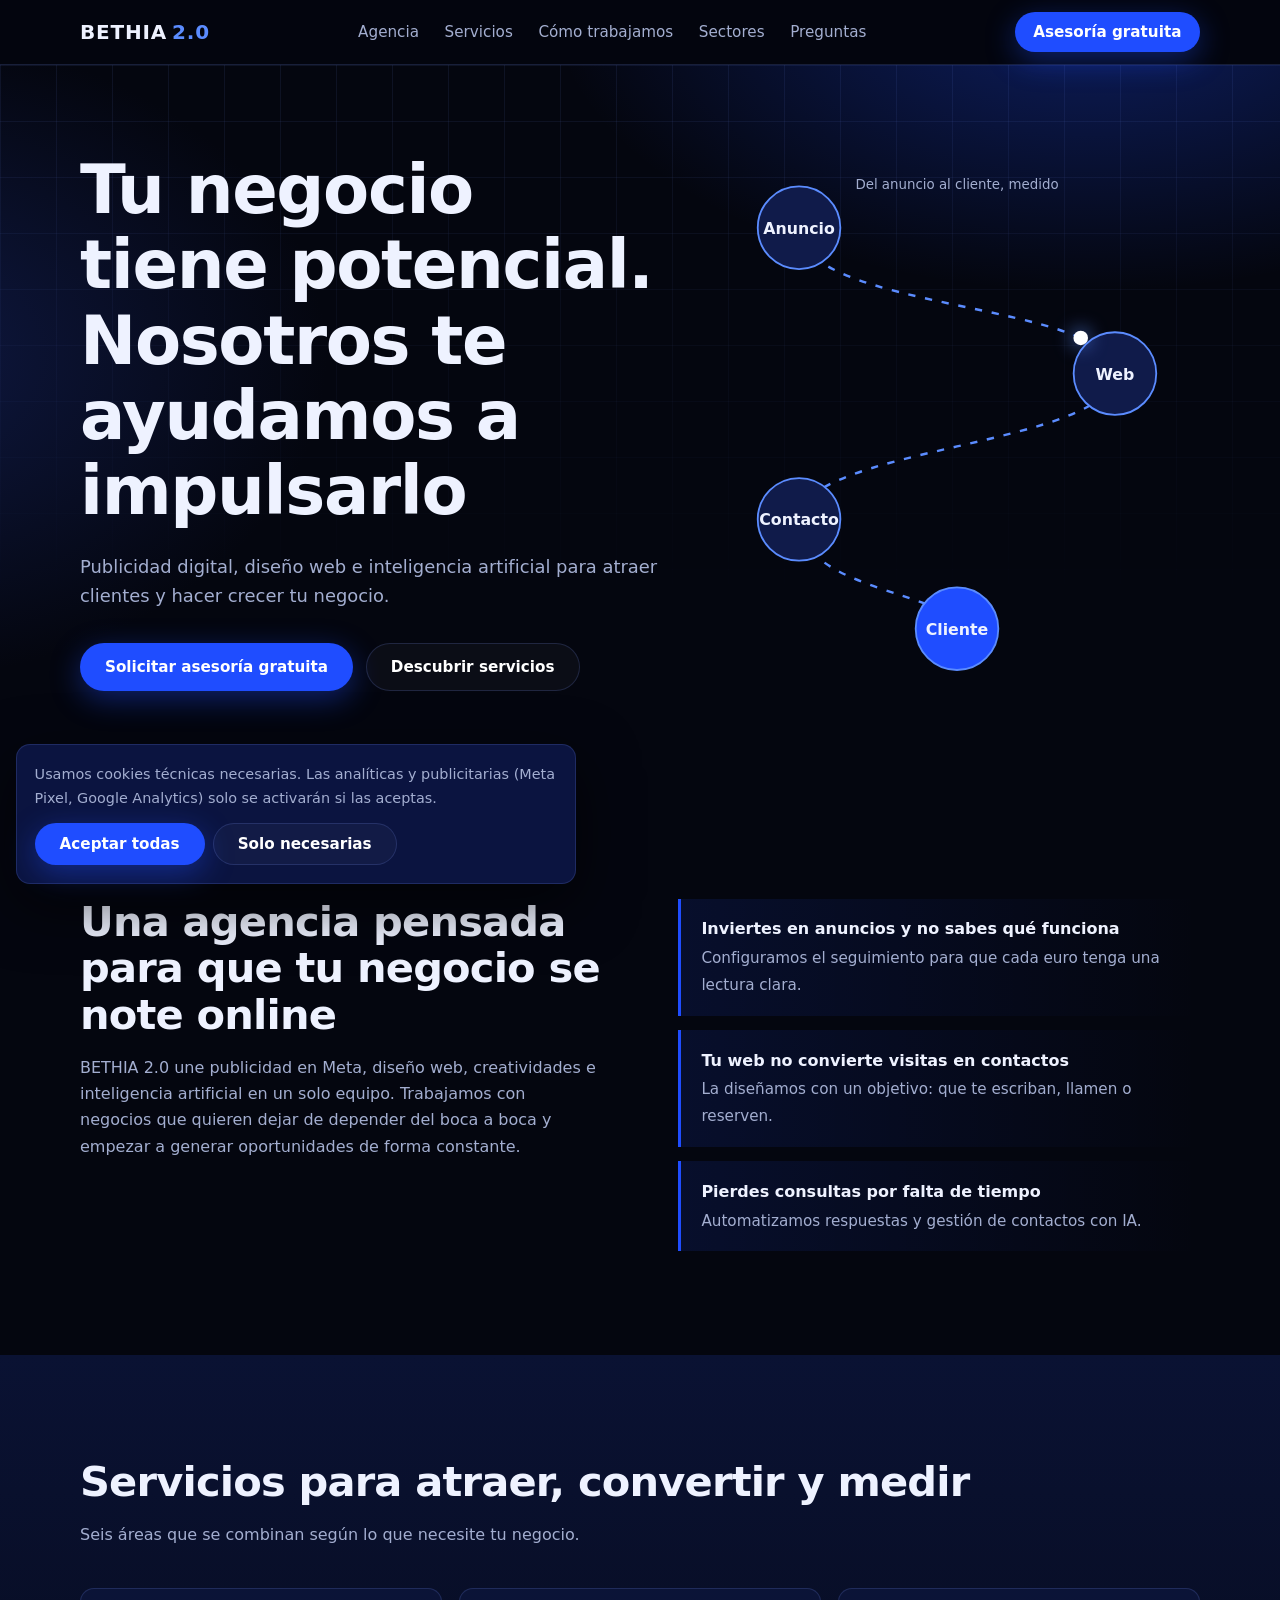
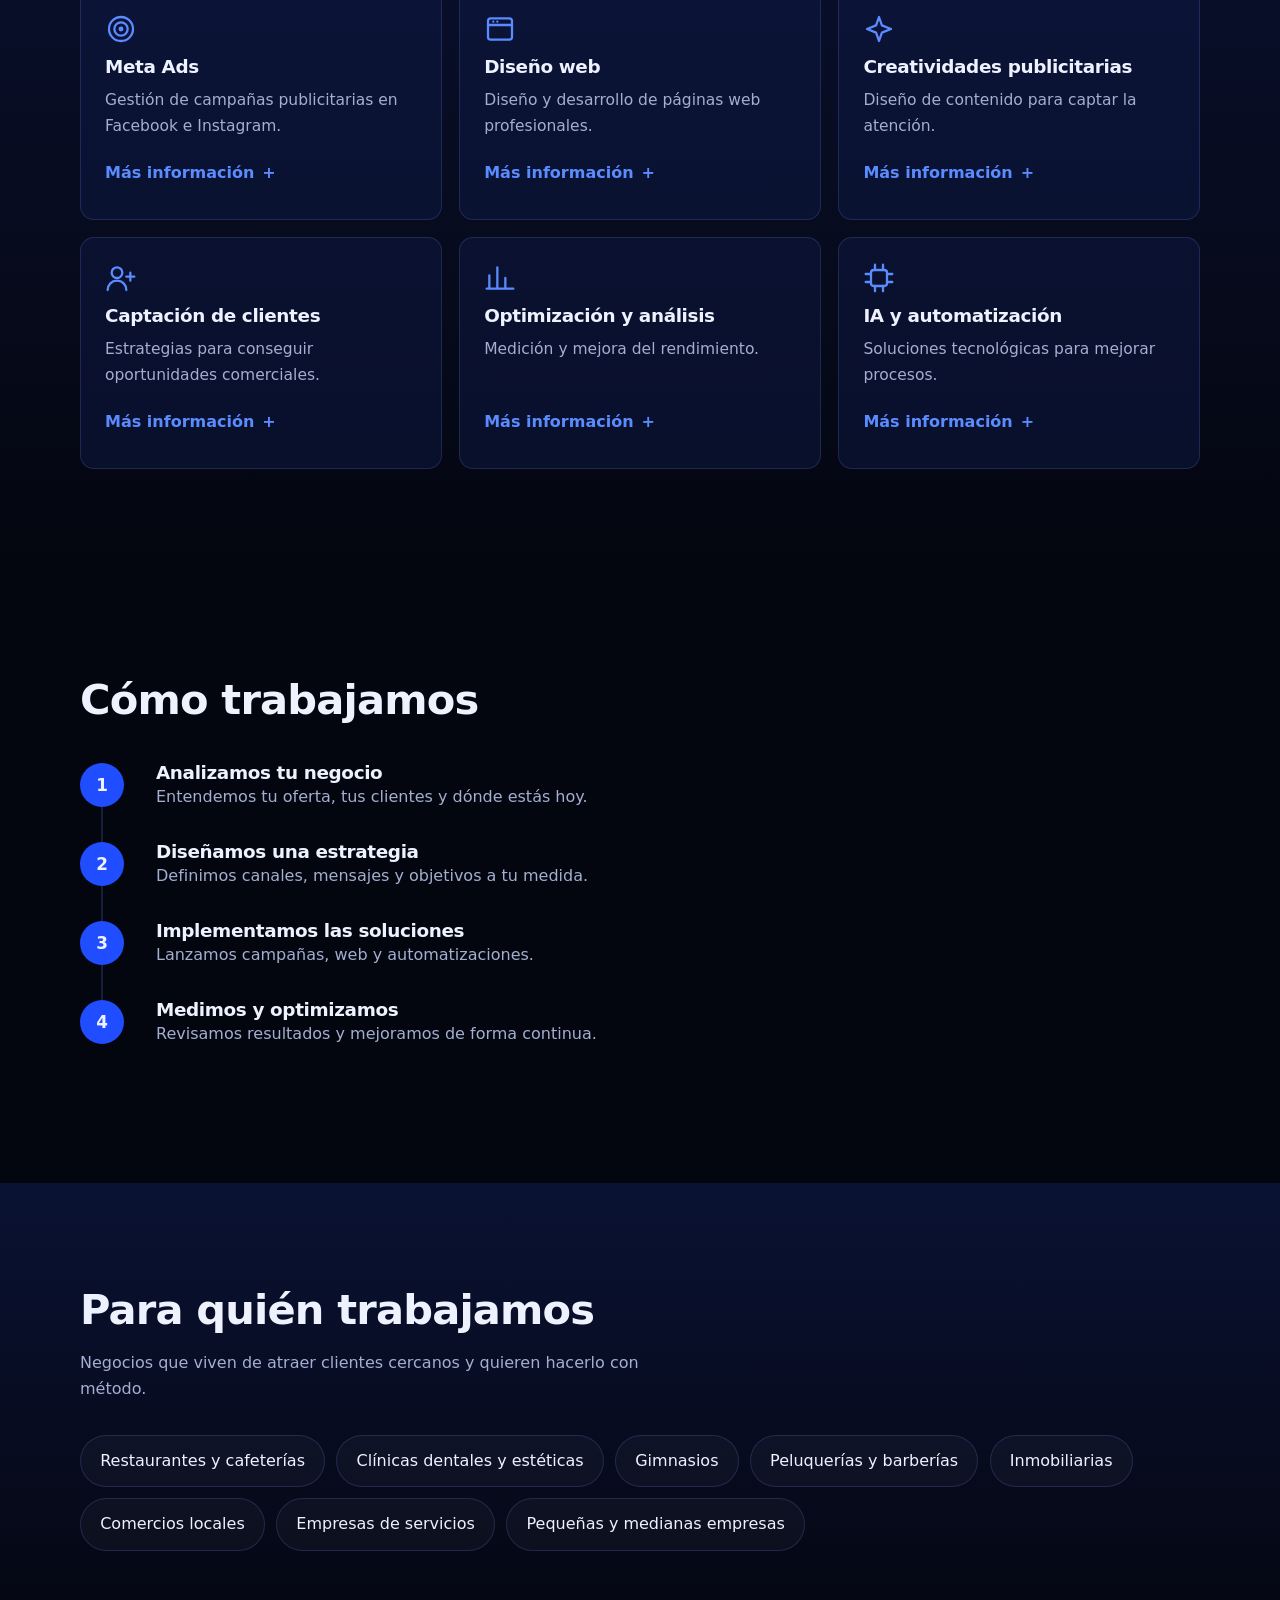
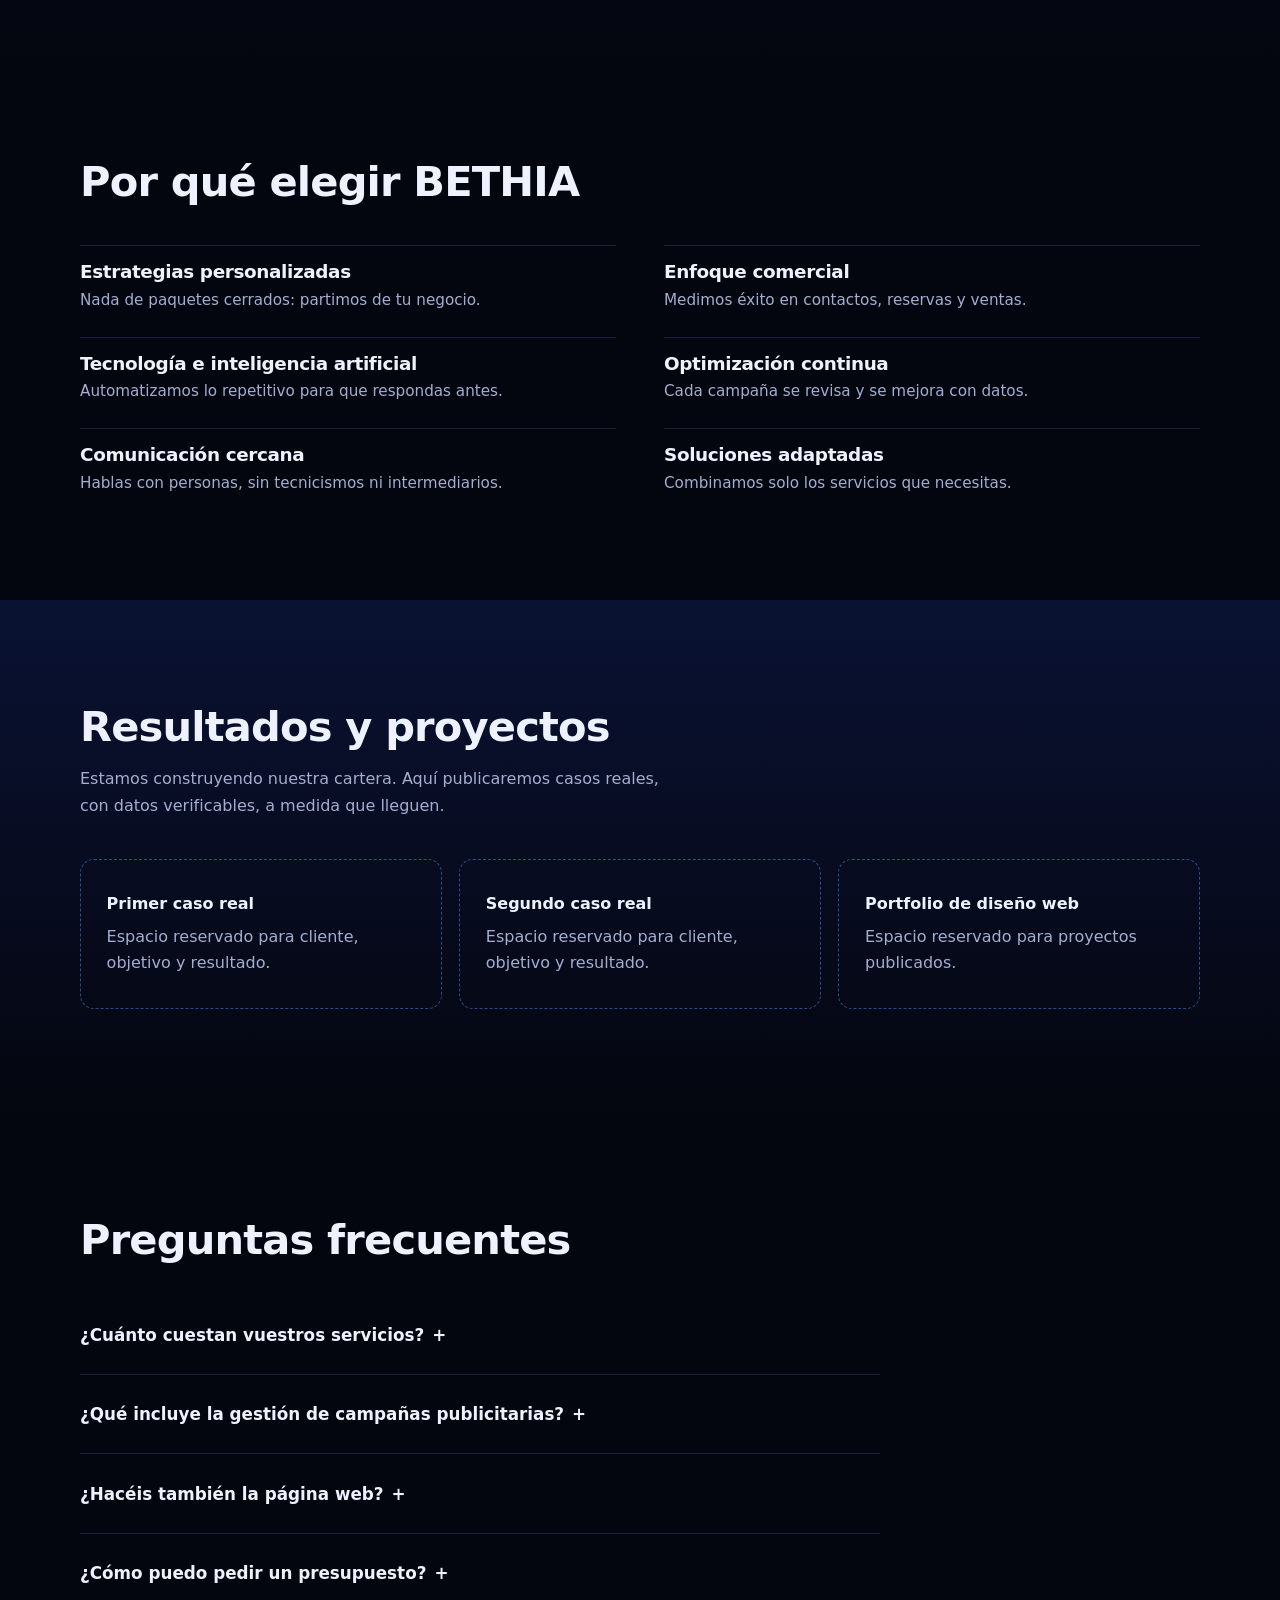
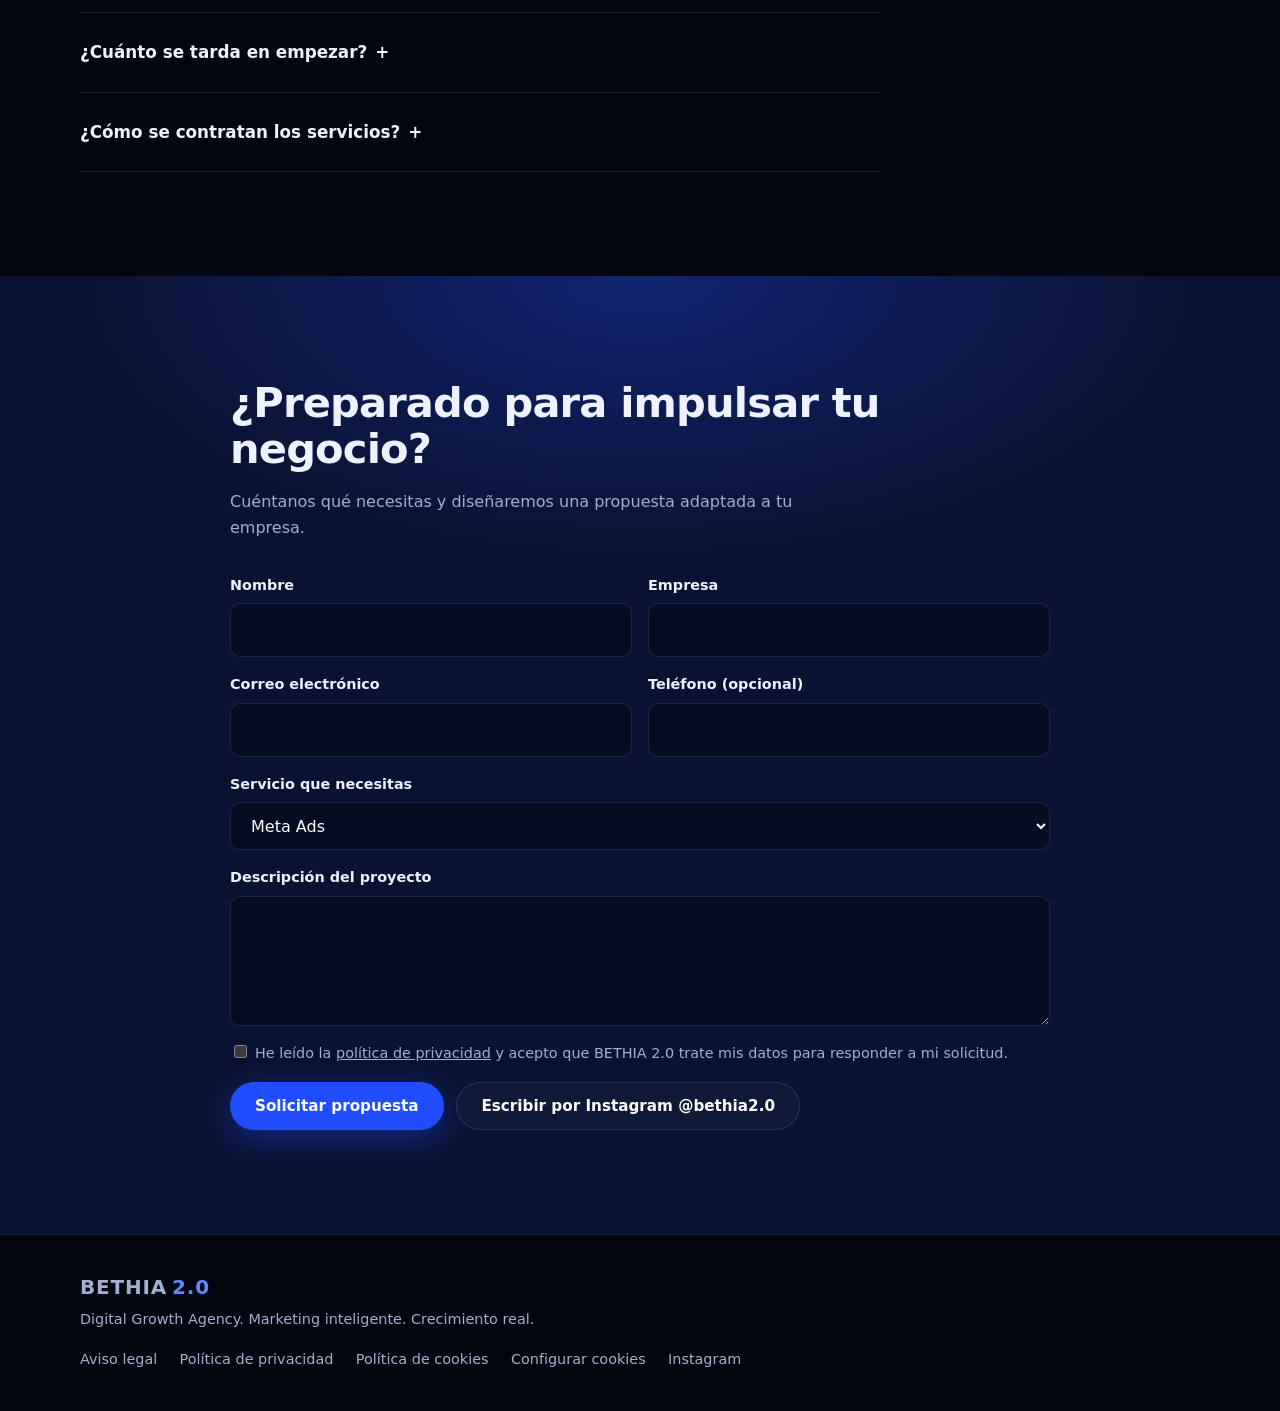
==== commit 5d20d7e4: "Actualizar index.html" ====
--- a/index.html
+++ b/index.html
@@ -196,6 +196,6 @@
 <button class="btn p" data-c="all">Aceptar todas</button><button class="btn g" data-c="min">Solo necesarias</button>
 </div>
 
-<script src="js/main.js" defer></script>
+<script src="main.js" defer></script>
 </body>
 </html>
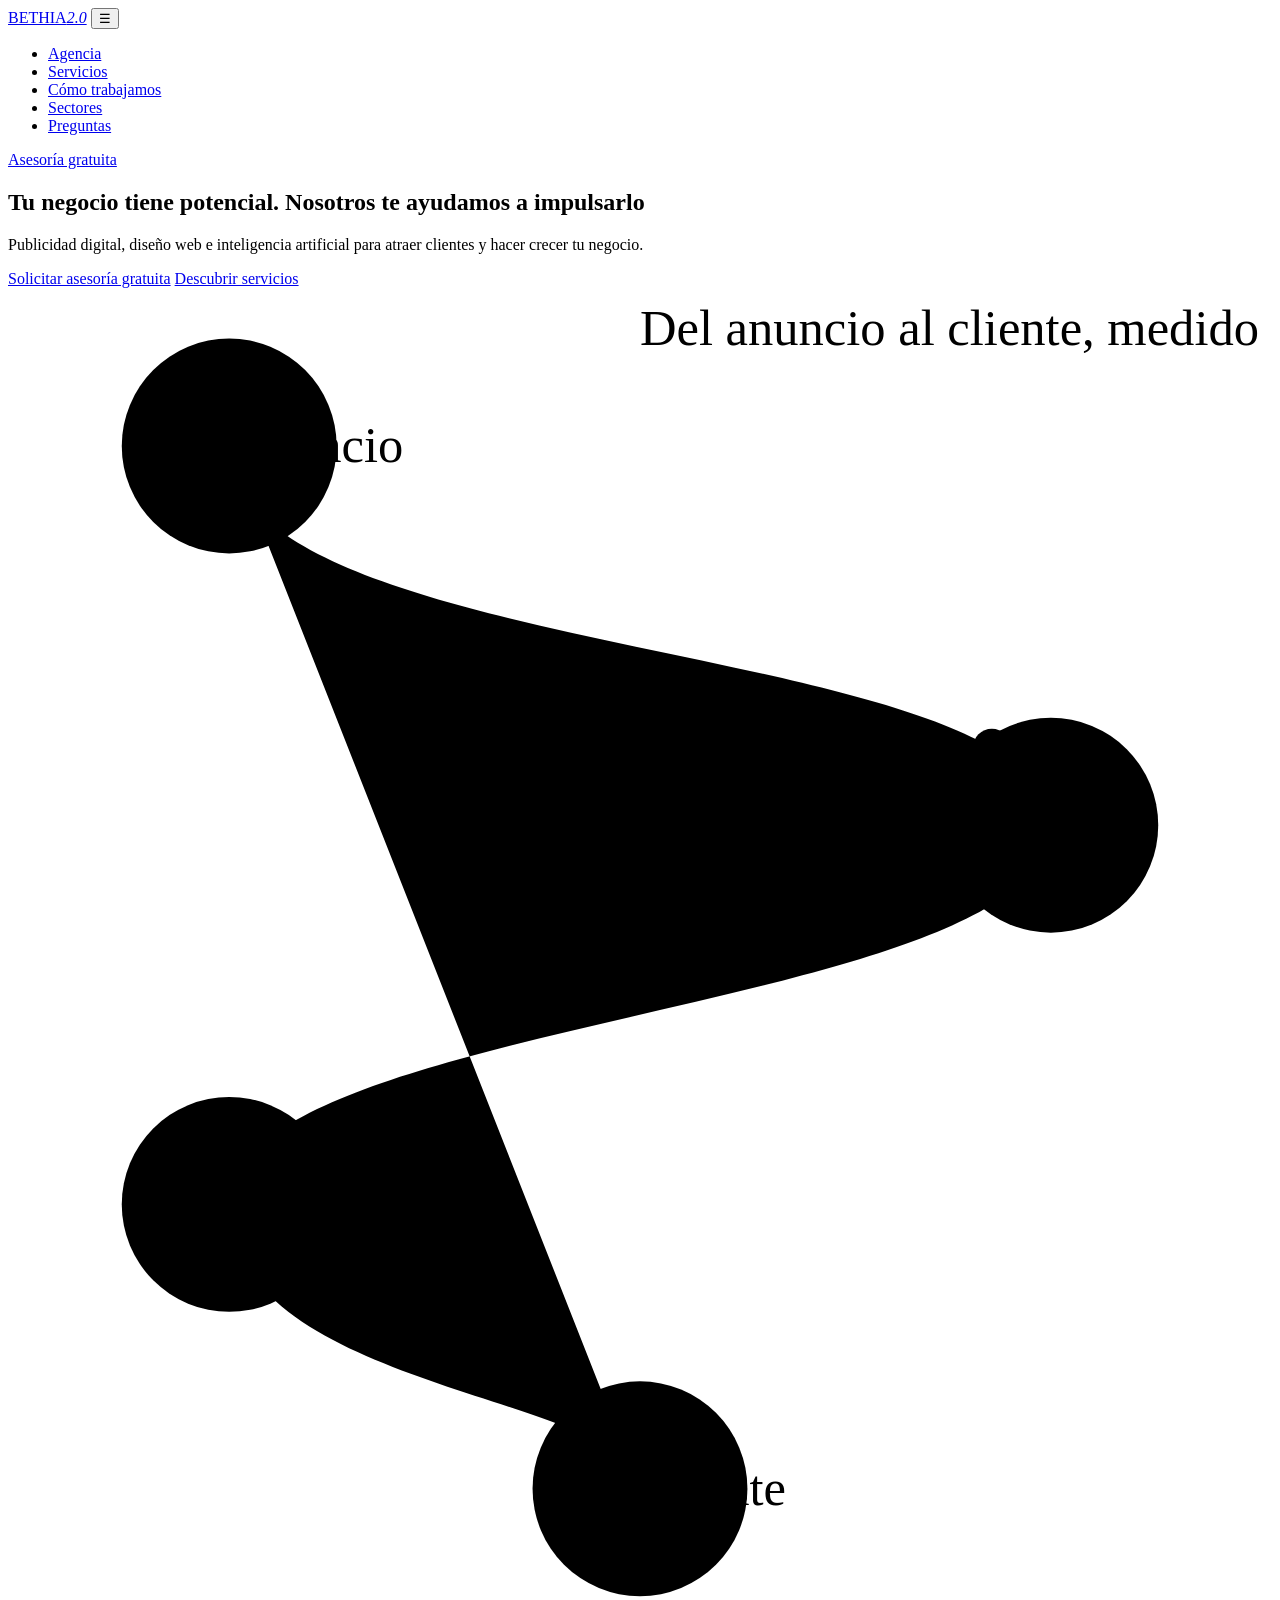
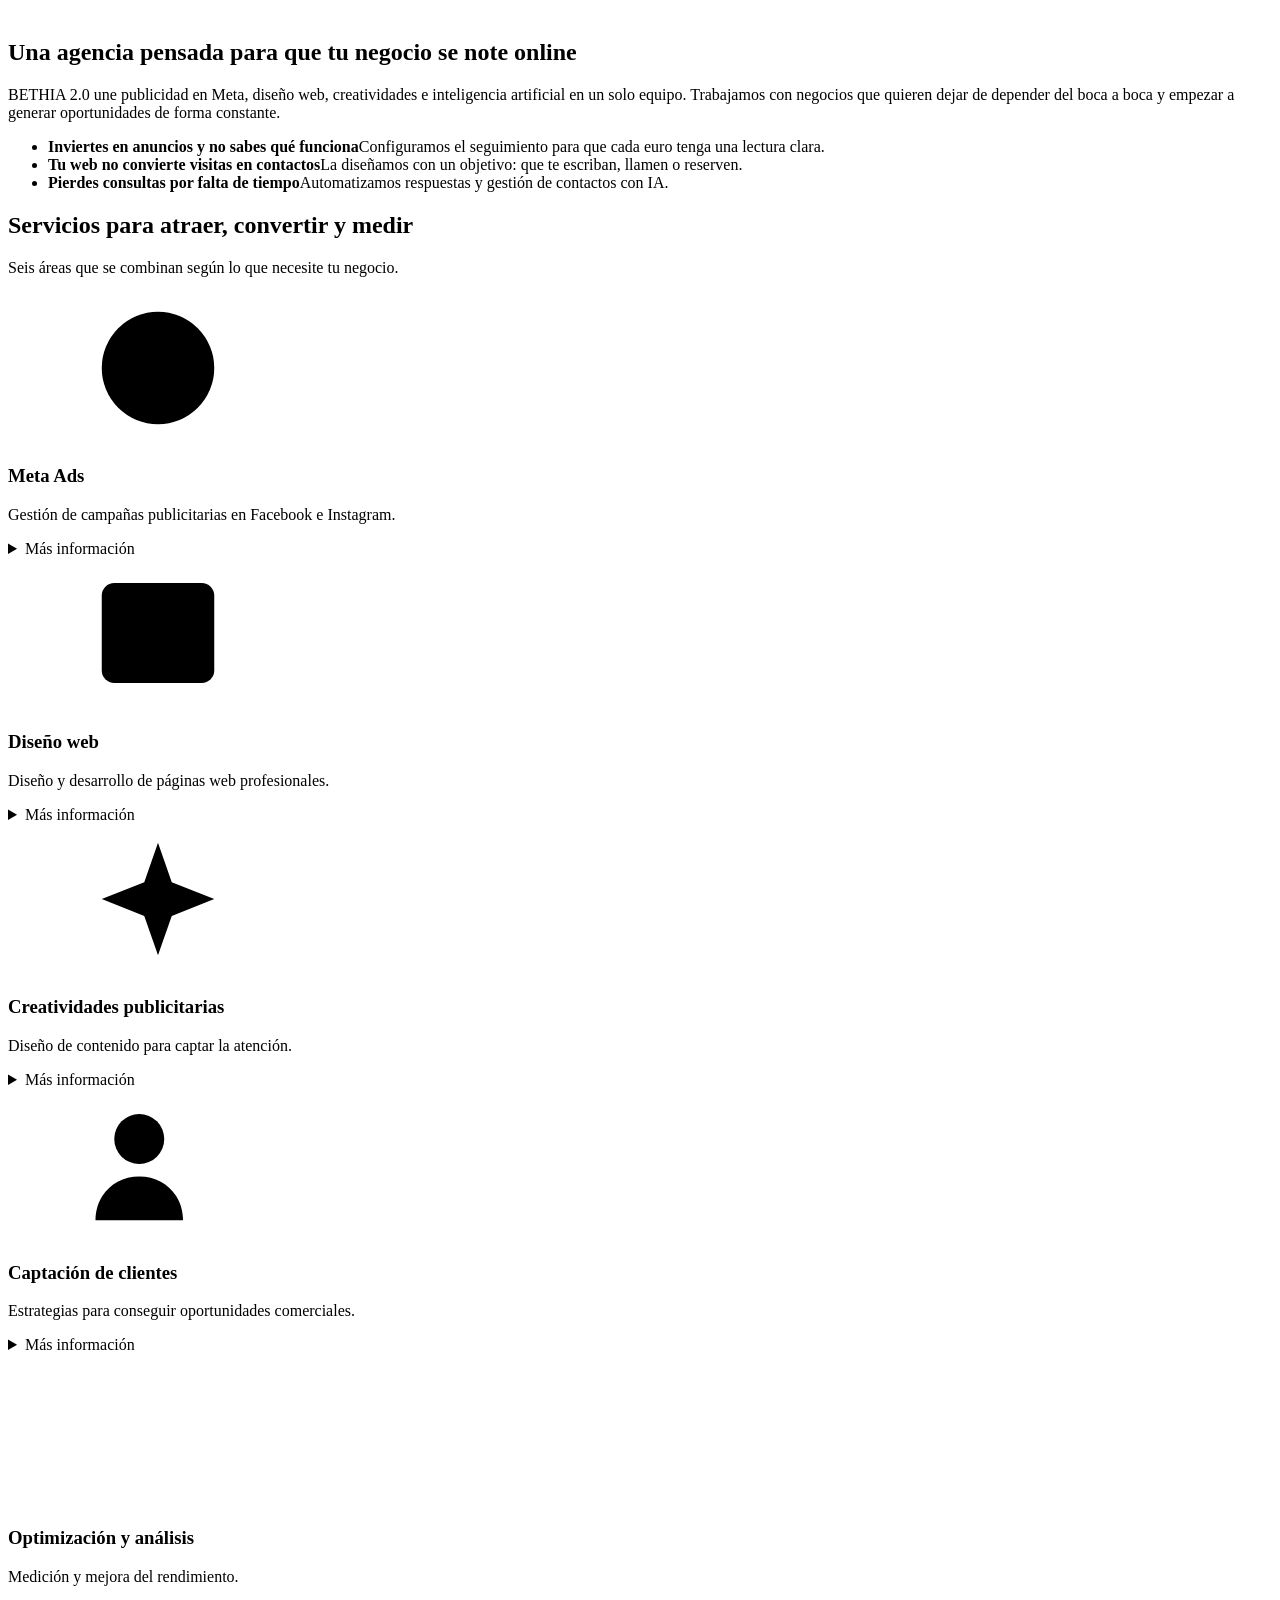
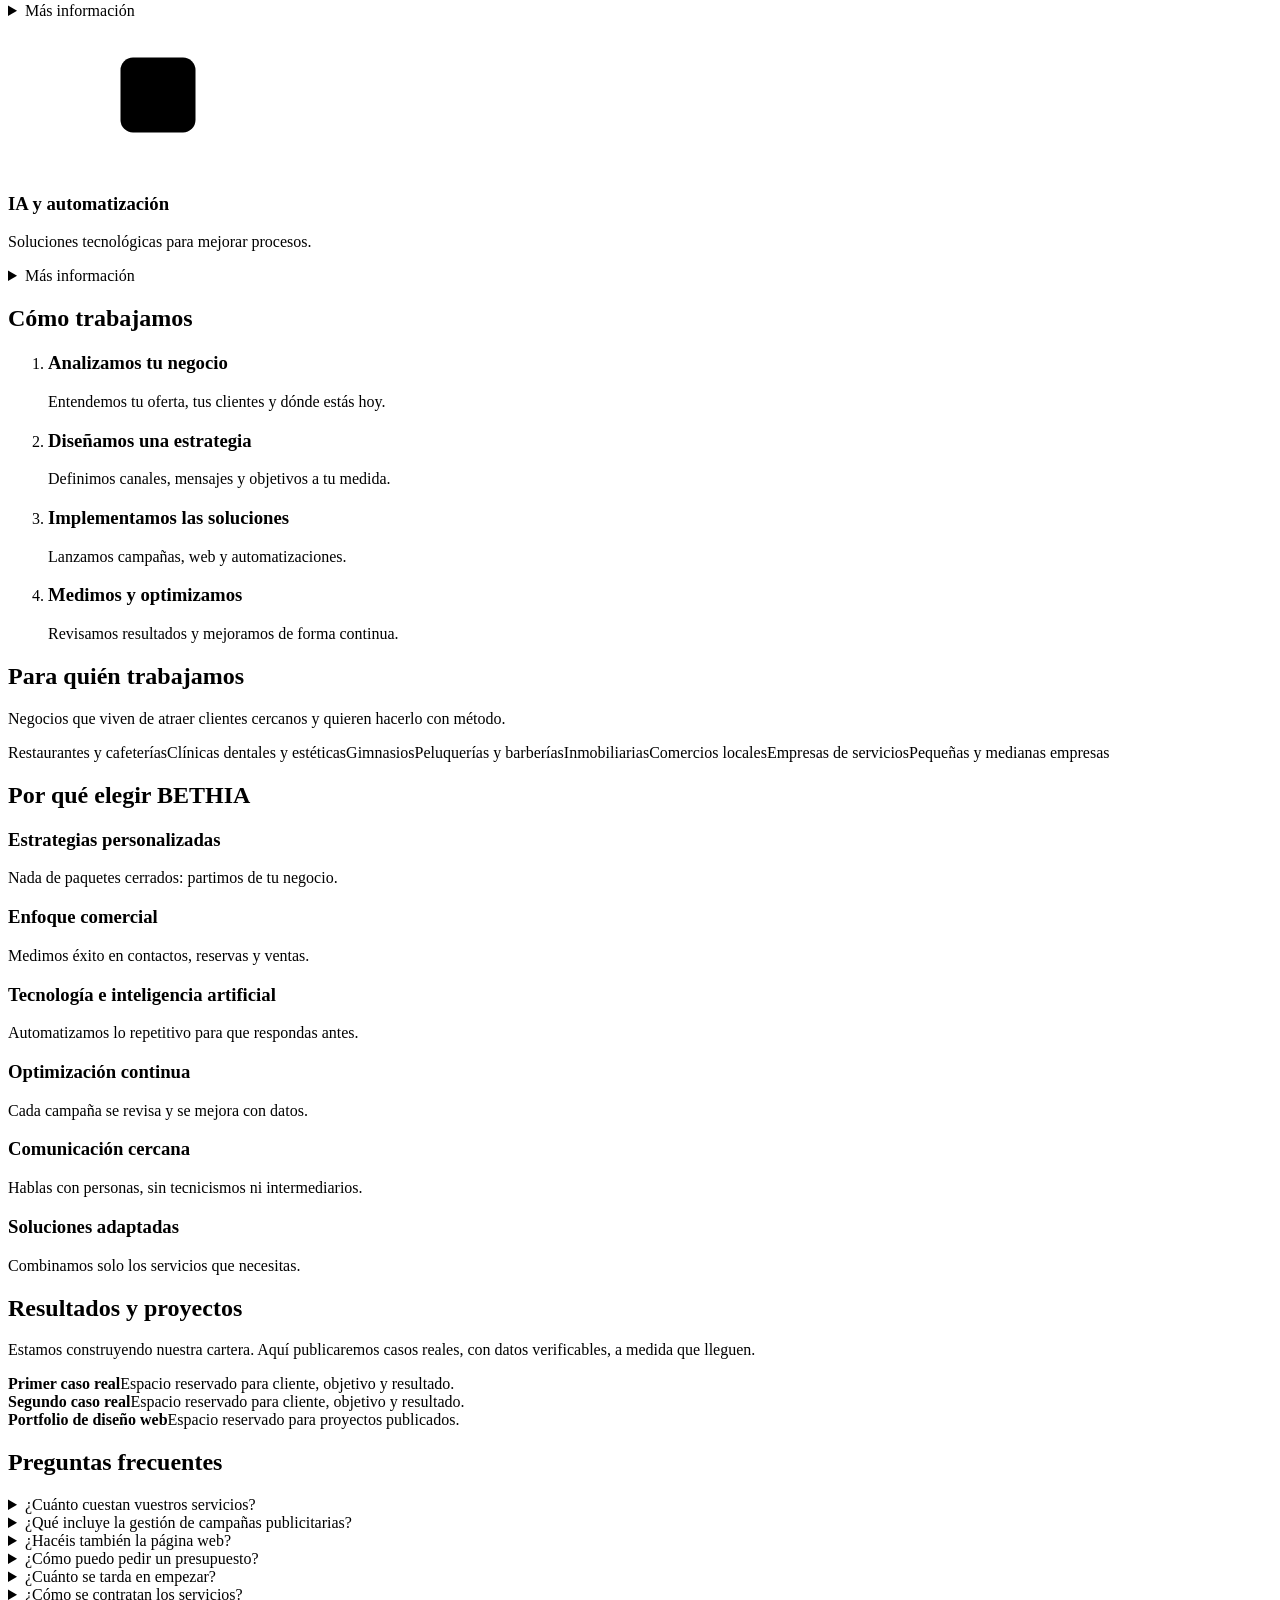
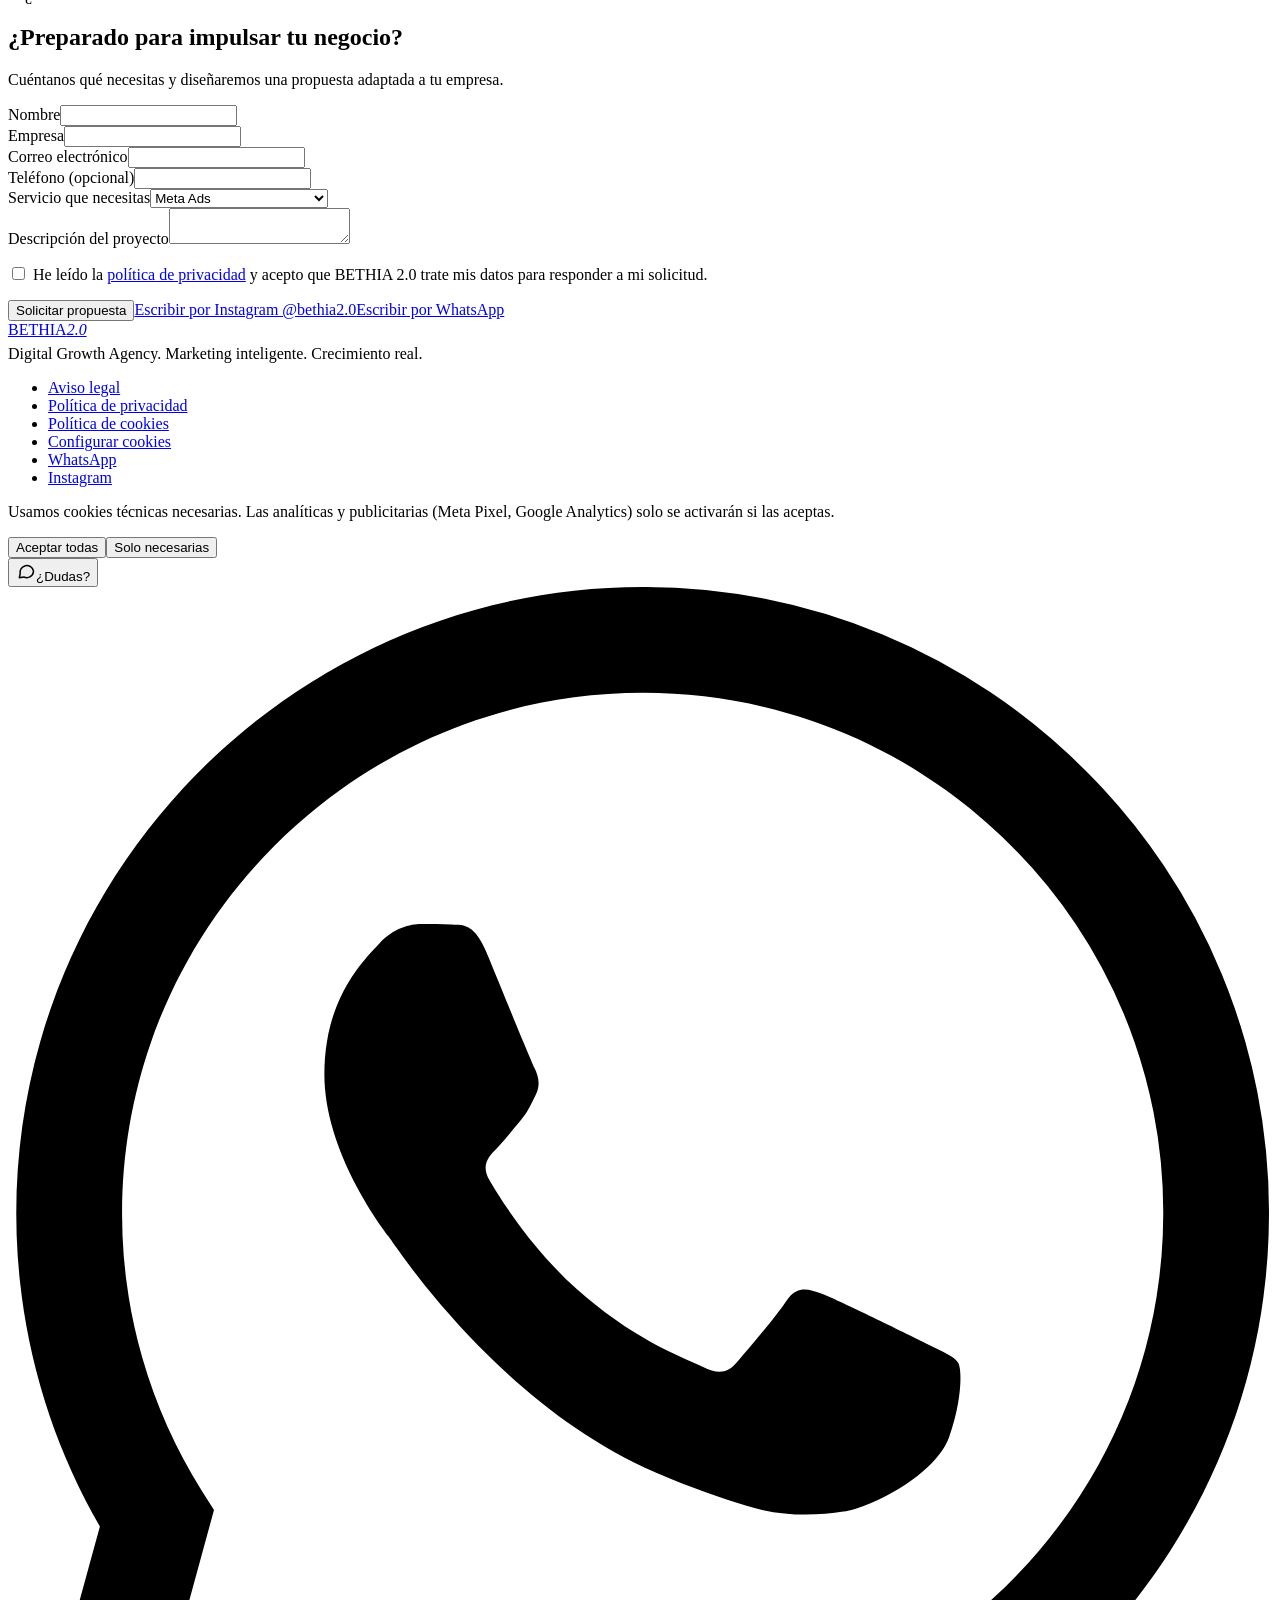
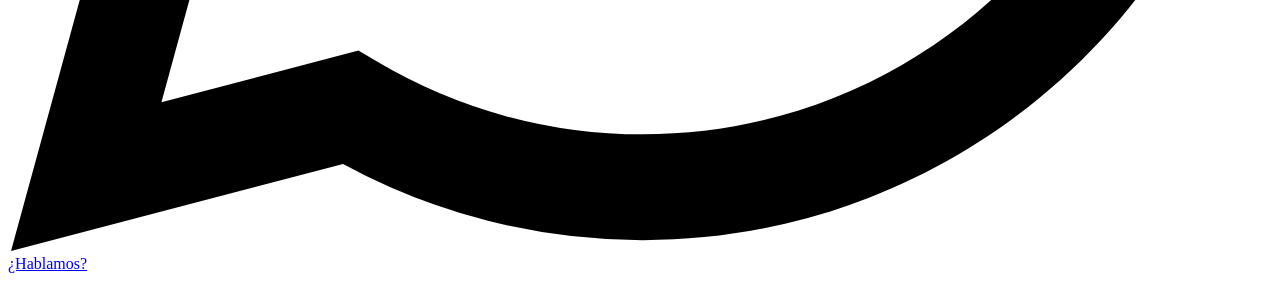
==== commit b12cc7ff: "Add files via upload" ====
--- a/index.html
+++ b/index.html
@@ -16,7 +16,7 @@
 <link rel="preconnect" href="https://fonts.gstatic.com" crossorigin>
 <link rel="stylesheet" href="https://fonts.googleapis.com/css2?family=Sora:wght@500;700;800&family=DM+Sans:wght@400;500;700&display=swap">
 <script type="application/ld+json">{"@context":"https://schema.org","@type":"ProfessionalService","name":"BETHIA 2.0","description":"Agencia de marketing digital: Meta Ads, diseño web, captación de clientes e inteligencia artificial.","sameAs":["https://www.instagram.com/bethia2.0/"]}</script>
-<link rel="stylesheet" href="styles.css">
+<link rel="stylesheet" href="css/styles.css">
 </head>
 <body>
 <svg width="0" height="0" style="position:absolute" aria-hidden="true">
@@ -29,6 +29,7 @@
 </svg>
 
 <header>
+<i class="prog" aria-hidden="true"></i>
 <div class="wrap bar">
 <a class="logo" href="#inicio" aria-label="BETHIA 2.0, inicio">BETHIA<i>2.0</i></a>
 <button class="burger" aria-label="Abrir menú" aria-expanded="false" aria-controls="menu">☰</button>
@@ -161,7 +162,7 @@
 
 <section id="contacto" class="contact">
 <div class="wrap" style="max-width:820px">
-<h2>¿Preparado para impulsar tu negocio?</h2>
+<h2 class="reveal">¿Preparado para impulsar tu negocio?</h2>
 <p class="lead">Cuéntanos qué necesitas y diseñaremos una propuesta adaptada a tu empresa.</p>
 <form id="cf" novalidate>
 <div class="f"><label for="n">Nombre</label><input id="n" name="nombre" autocomplete="name" required></div>
@@ -171,7 +172,7 @@
 <div class="f w"><label for="s">Servicio que necesitas</label><select id="s" name="servicio"><option>Meta Ads</option><option>Diseño web</option><option>Creatividades publicitarias</option><option>Captación de clientes</option><option>Optimización y análisis</option><option>IA y automatización</option><option>Todavía no lo sé</option></select></div>
 <div class="f w"><label for="d">Descripción del proyecto</label><textarea id="d" name="proyecto" required></textarea></div>
 <p class="legal-note w" style="grid-column:1/-1"><label style="font-weight:400"><input type="checkbox" id="ok" style="width:auto;min-height:0;margin-right:.5rem">He leído la <a href="privacidad.html" target="_blank" rel="noopener">política de privacidad</a> y acepto que BETHIA 2.0 trate mis datos para responder a mi solicitud.</label></p>
-<div class="cta" style="grid-column:1/-1"><button class="btn p" type="submit">Solicitar propuesta</button><a class="btn g" href="https://www.instagram.com/bethia2.0/" target="_blank" rel="noopener">Escribir por Instagram @bethia2.0</a></div>
+<div class="cta" style="grid-column:1/-1"><button class="btn p" type="submit">Solicitar propuesta</button><a class="btn g" href="https://www.instagram.com/bethia2.0/" target="_blank" rel="noopener">Escribir por Instagram @bethia2.0</a><a class="btn g" href="https://wa.me/34633399134?text=Hola%2C%20estoy%20interesado%20en%20los%20servicios%20de%20BETHIA%202.0.%20Me%20gustar%C3%ADa%20recibir%20informaci%C3%B3n." target="_blank" rel="noopener">Escribir por WhatsApp</a></div>
 <div class="msg" id="msg" role="status" aria-live="polite"></div>
 </form>
 </div>
@@ -186,6 +187,7 @@
 <li><a href="privacidad.html">Política de privacidad</a></li>
 <li><a href="cookies.html">Política de cookies</a></li>
 <li><a href="#" id="ck-open">Configurar cookies</a></li>
+<li><a href="https://wa.me/34633399134?text=Hola%2C%20estoy%20interesado%20en%20los%20servicios%20de%20BETHIA%202.0.%20Me%20gustar%C3%ADa%20recibir%20informaci%C3%B3n." target="_blank" rel="noopener">WhatsApp</a></li>
 <li><a href="https://www.instagram.com/bethia2.0/" target="_blank" rel="noopener">Instagram</a></li>
 </ul>
 </div>
@@ -196,6 +198,17 @@
 <button class="btn p" data-c="all">Aceptar todas</button><button class="btn g" data-c="min">Solo necesarias</button>
 </div>
 
-<script src="main.js" defer></script>
+<div class="dock">
+<div class="bot" id="bot" role="dialog" aria-label="Asistente virtual de BETHIA 2.0" hidden>
+<div class="bot-h"><strong>Asistente de BETHIA</strong><button type="button" class="bot-x" aria-label="Cerrar asistente">×</button></div>
+<p class="bot-note">Respuestas rápidas sobre nuestra web. No es una inteligencia artificial.</p>
+<div class="bot-log" role="log" aria-live="polite" tabindex="0"></div>
+<div class="bot-opts" aria-label="Elige un tema"></div>
+</div>
+<button type="button" class="bot-btn" aria-expanded="false" aria-controls="bot"><svg viewBox="0 0 24 24" width="20" height="20" fill="none" stroke="currentColor" stroke-width="1.8" stroke-linecap="round" stroke-linejoin="round" aria-hidden="true"><path d="M21 12a8 8 0 0 1-11.6 7.1L4 20l1-4.6A8 8 0 1 1 21 12z"/></svg><span>¿Dudas?</span></button>
+<a class="wa" href="https://wa.me/34633399134?text=Hola%2C%20estoy%20interesado%20en%20los%20servicios%20de%20BETHIA%202.0.%20Me%20gustar%C3%ADa%20recibir%20informaci%C3%B3n." target="_blank" rel="noopener" aria-label="Escribir por WhatsApp a BETHIA 2.0"><svg viewBox="0 0 24 24" aria-hidden="true"><path d="M17.472 14.382c-.297-.149-1.758-.867-2.03-.967-.273-.099-.471-.148-.67.15-.197.297-.767.966-.94 1.164-.173.199-.347.223-.644.075-.297-.15-1.255-.463-2.39-1.475-.883-.788-1.48-1.761-1.653-2.059-.173-.297-.018-.458.13-.606.134-.133.298-.347.446-.52.149-.174.198-.298.298-.497.099-.198.05-.371-.025-.52-.075-.149-.669-1.612-.916-2.207-.242-.579-.487-.5-.669-.51-.173-.008-.371-.01-.57-.01-.198 0-.52.074-.792.372-.272.297-1.04 1.016-1.04 2.479 0 1.462 1.065 2.875 1.213 3.074.149.198 2.096 3.2 5.077 4.487.709.306 1.262.489 1.694.625.712.227 1.36.195 1.871.118.571-.085 1.758-.719 2.006-1.413.248-.694.248-1.289.173-1.413-.074-.124-.272-.198-.57-.347m-5.421 7.403h-.004a9.87 9.87 0 01-5.031-1.378l-.361-.214-3.741.982.998-3.648-.235-.374a9.86 9.86 0 01-1.51-5.26c.001-5.45 4.436-9.884 9.888-9.884 2.64 0 5.122 1.03 6.988 2.898a9.825 9.825 0 012.893 6.994c-.003 5.45-4.437 9.884-9.885 9.884m8.413-18.297A11.815 11.815 0 0012.05 0C5.495 0 .16 5.335.157 11.892c0 2.096.547 4.142 1.588 5.945L.057 24l6.305-1.654a11.882 11.882 0 005.683 1.448h.005c6.554 0 11.89-5.335 11.893-11.893a11.821 11.821 0 00-3.48-8.413Z"/></svg><span class="wa-tip">¿Hablamos?</span></a>
+</div>
+
+<script src="js/main.js" defer></script>
 </body>
 </html>
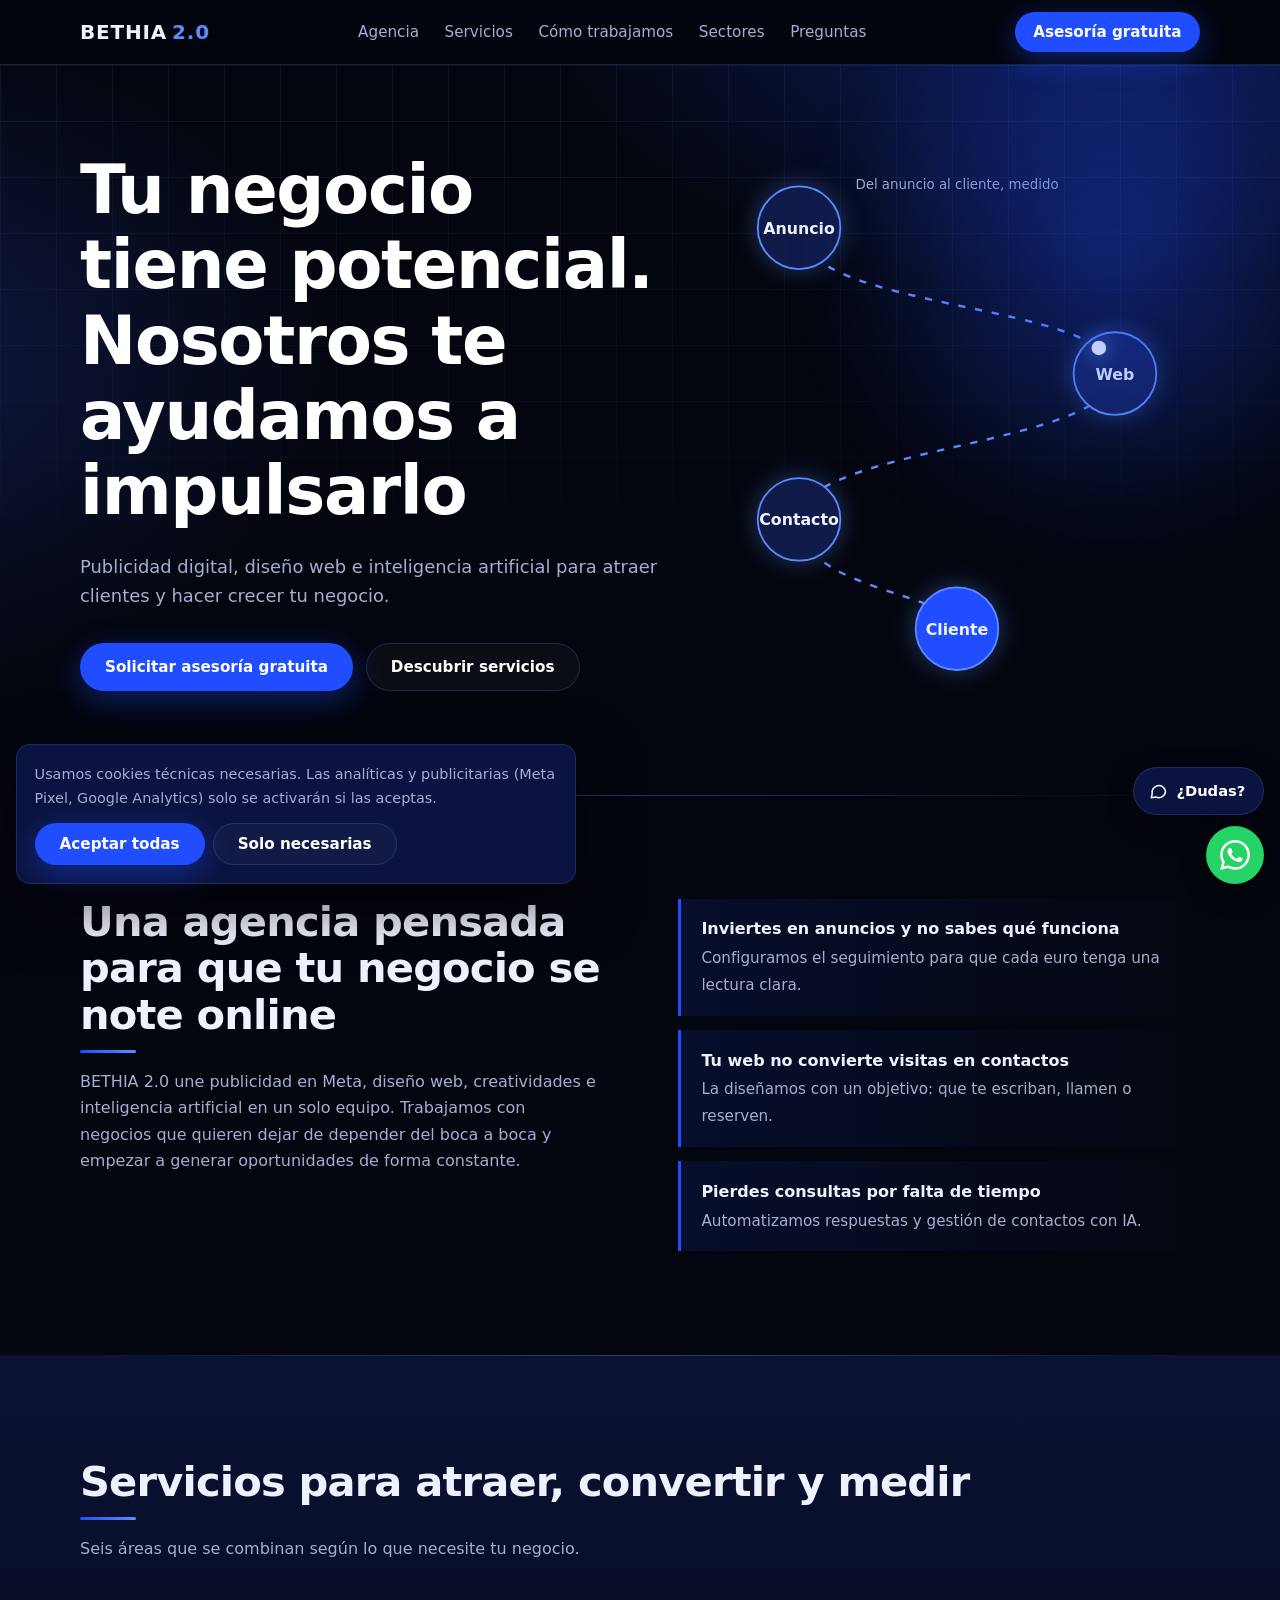
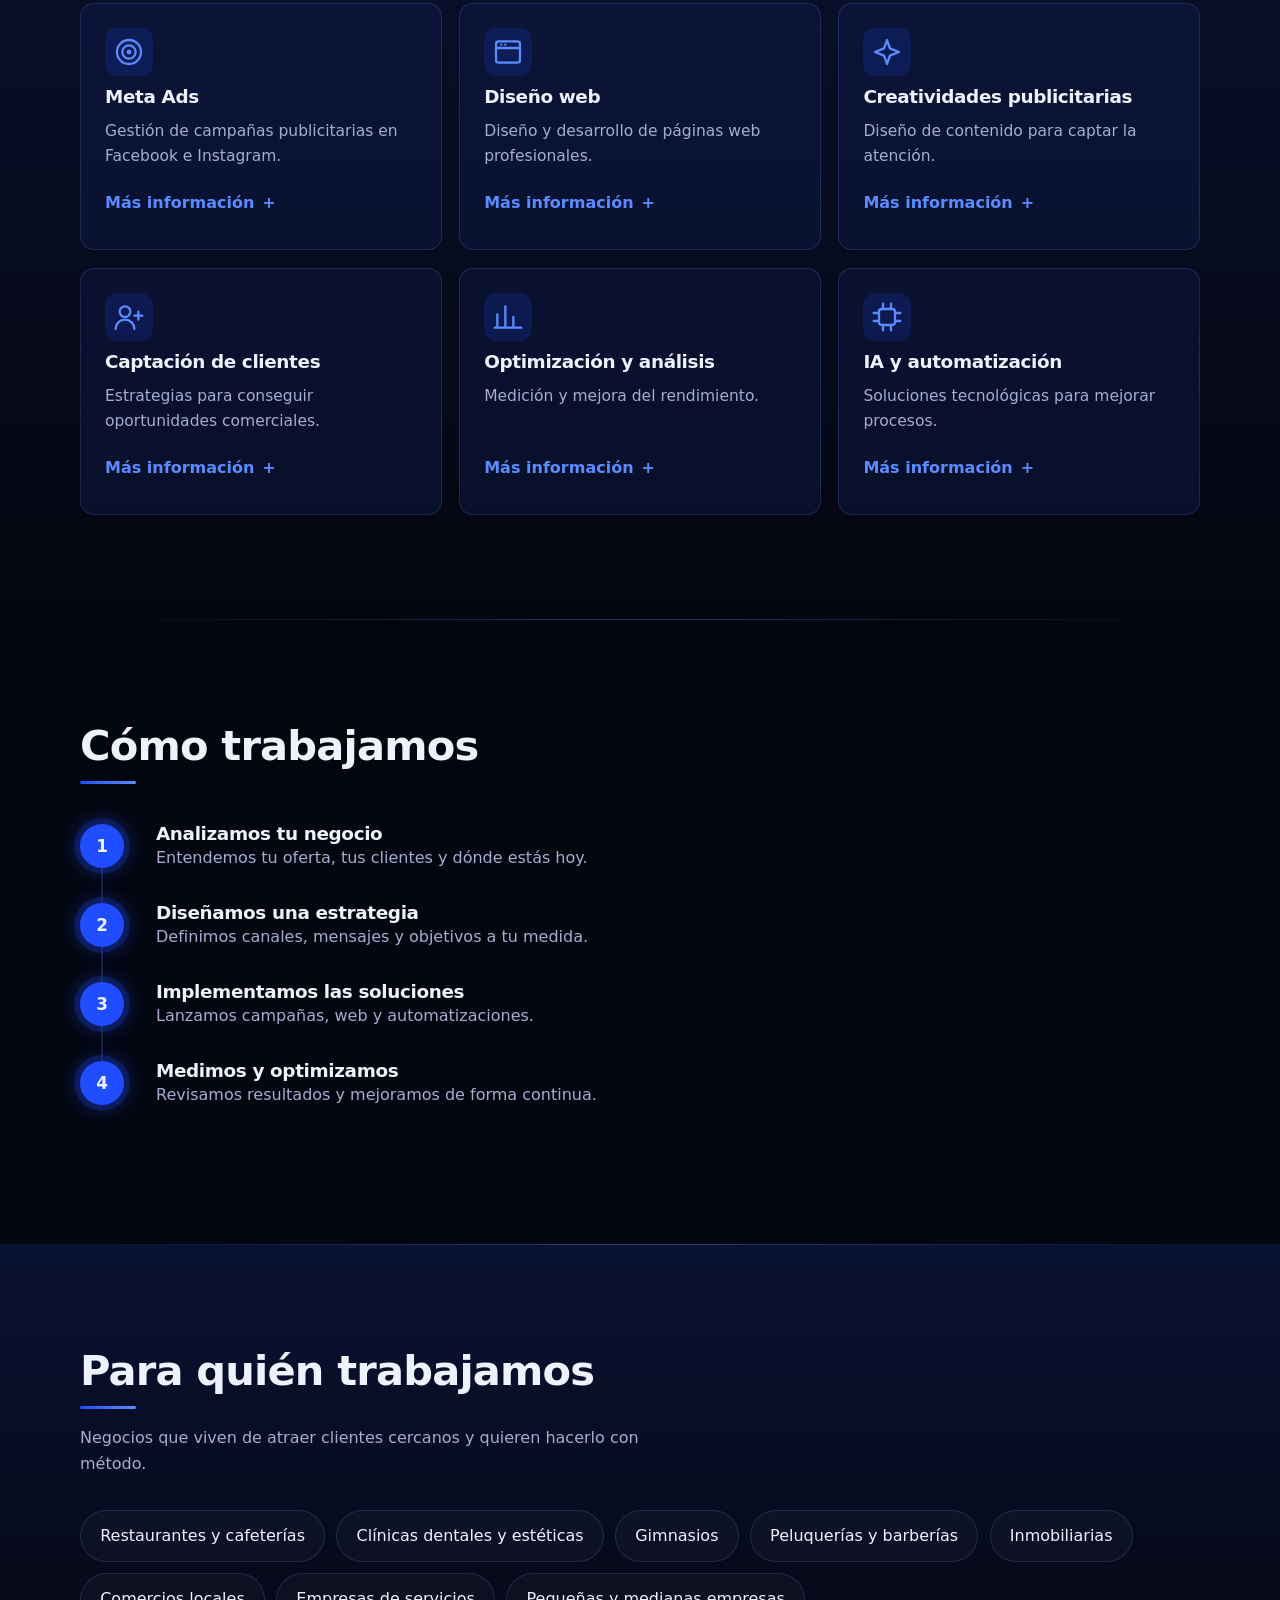
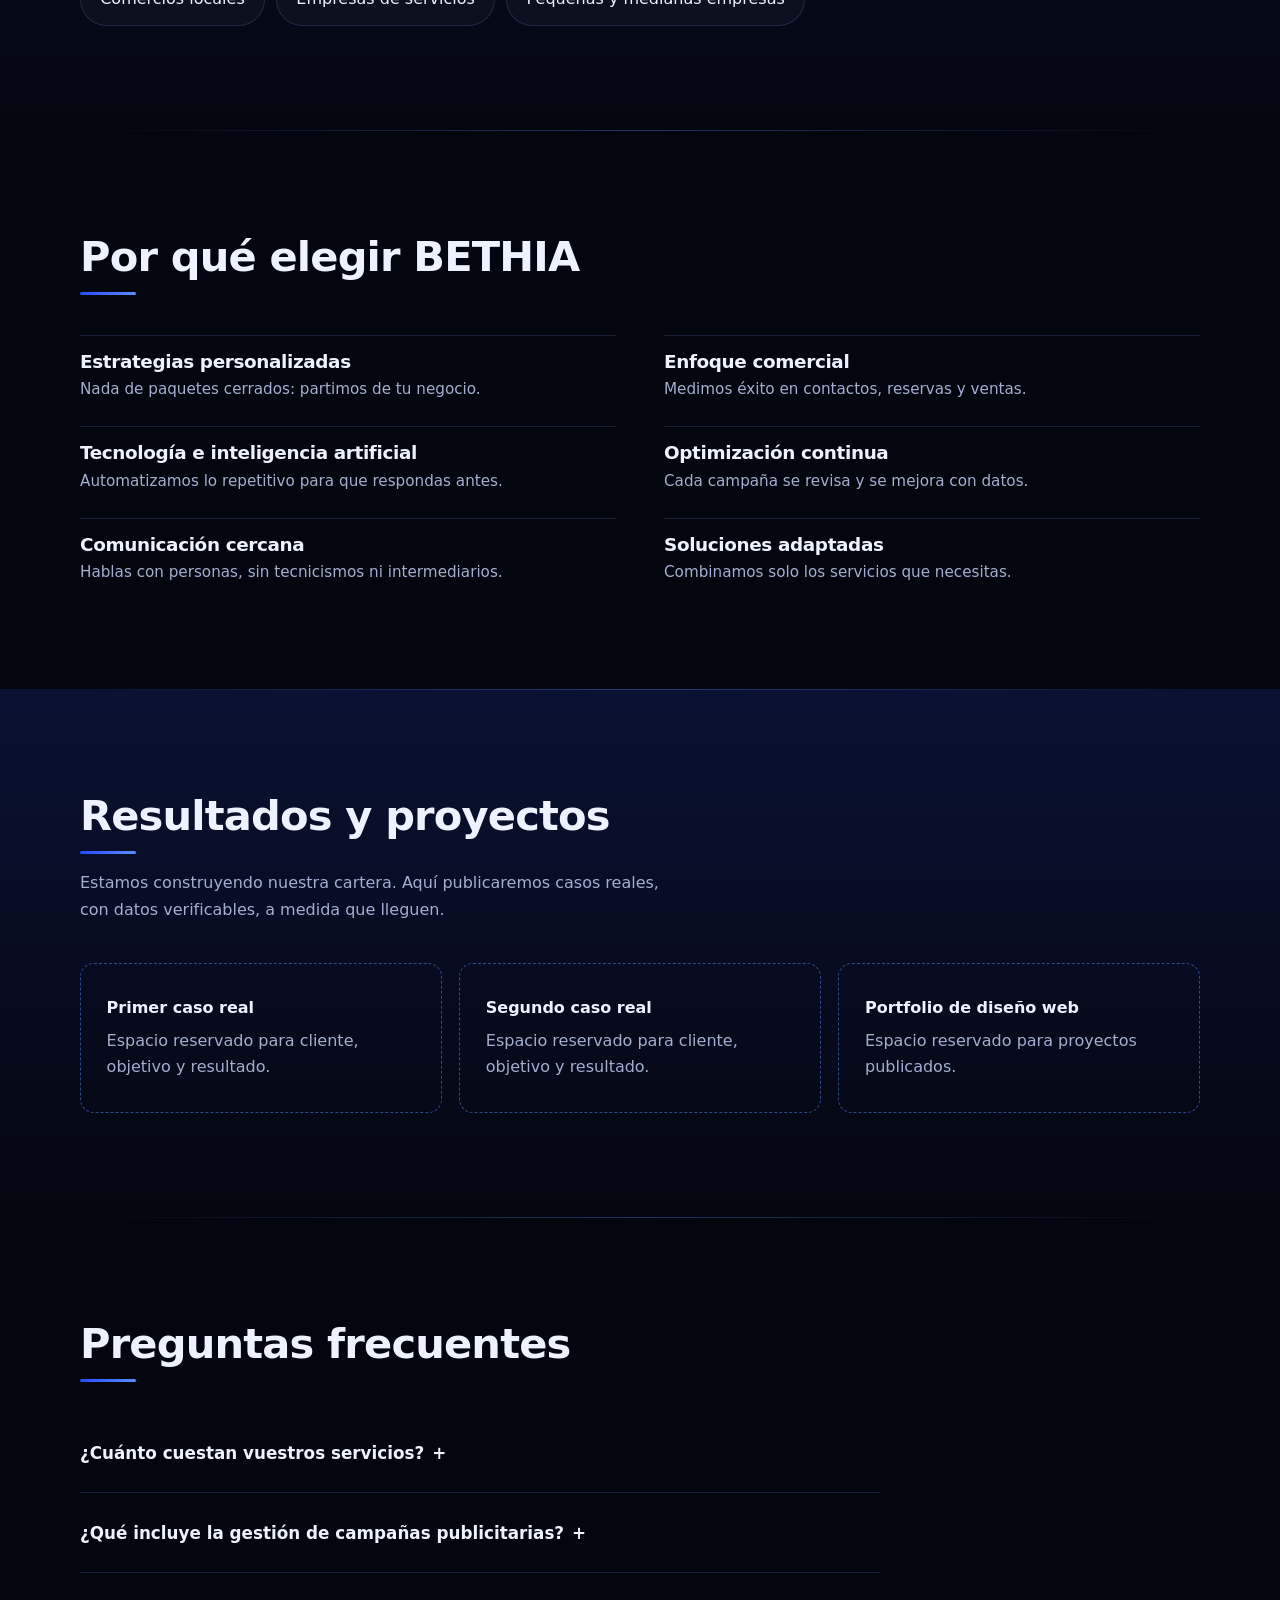
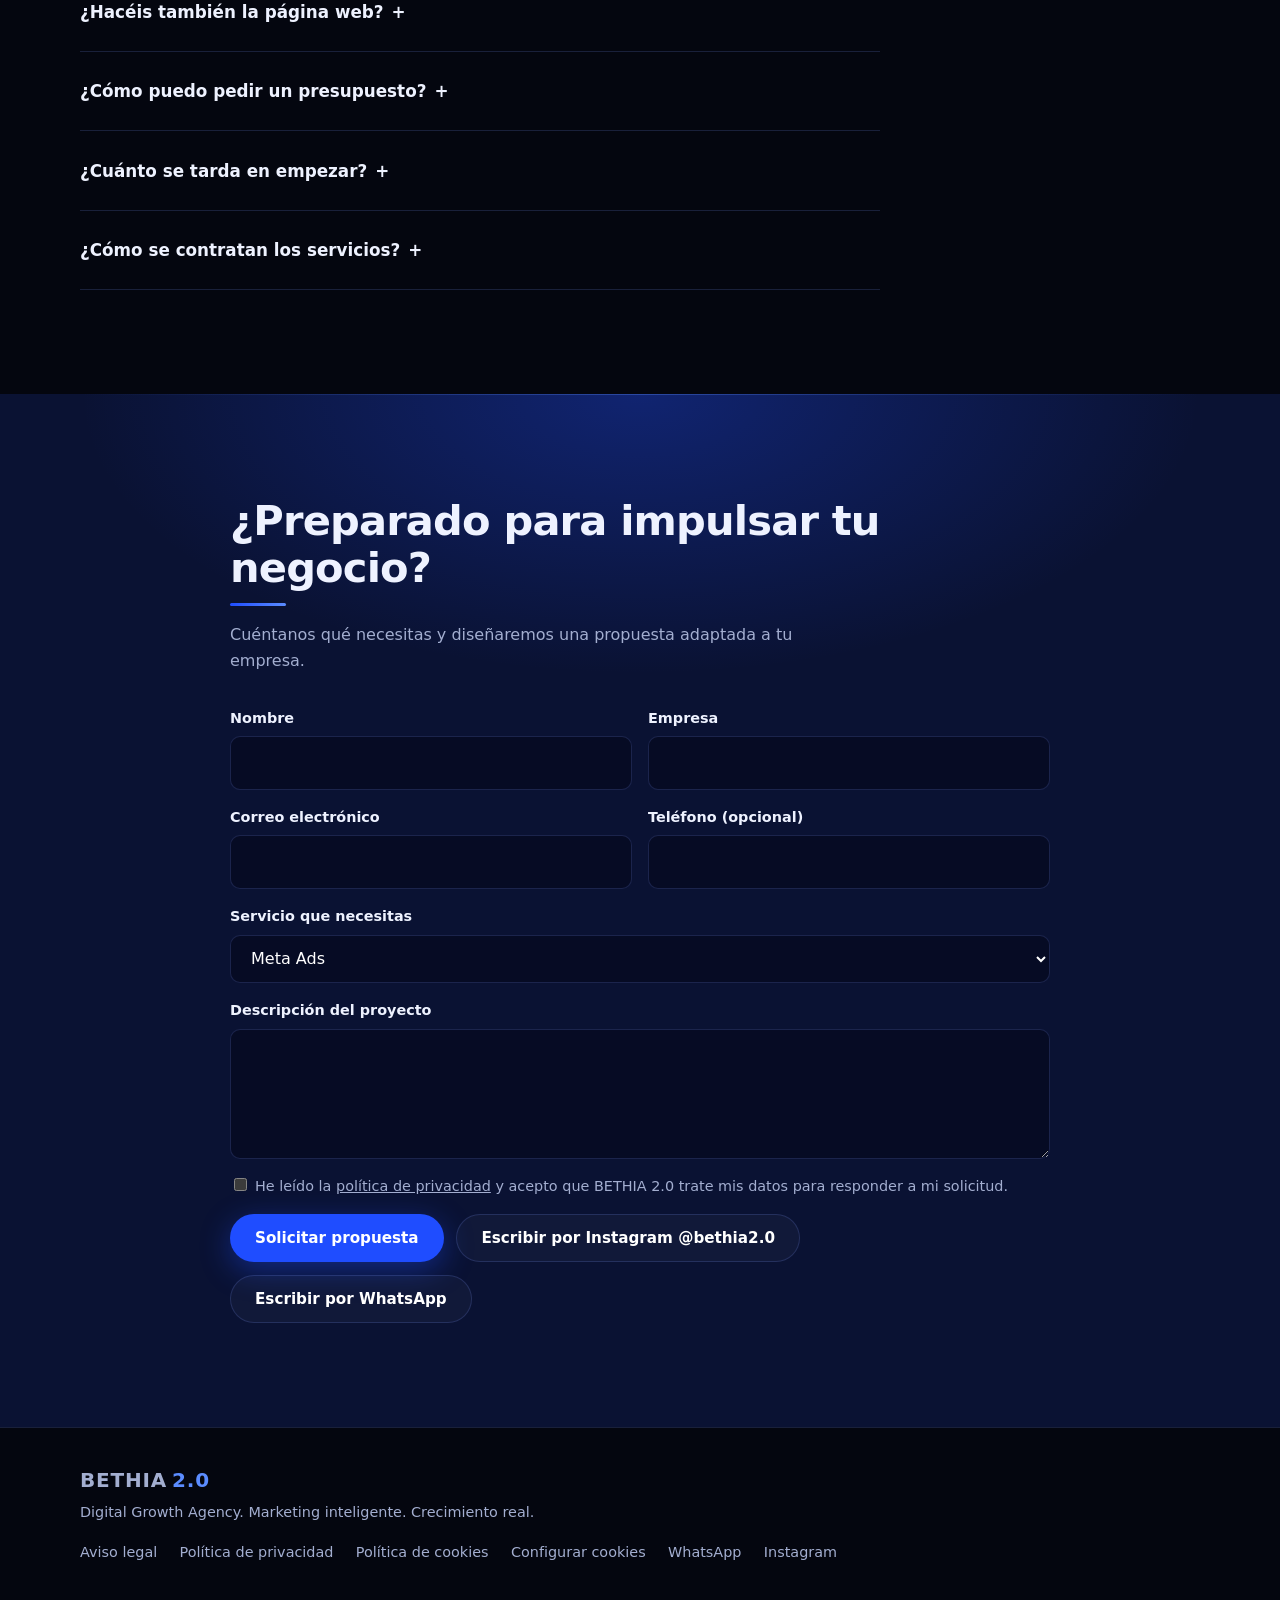
==== commit 5e64d714: "Fix stylesheet and script link paths in index.html" ====
--- a/index.html
+++ b/index.html
@@ -16,7 +16,7 @@
 <link rel="preconnect" href="https://fonts.gstatic.com" crossorigin>
 <link rel="stylesheet" href="https://fonts.googleapis.com/css2?family=Sora:wght@500;700;800&family=DM+Sans:wght@400;500;700&display=swap">
 <script type="application/ld+json">{"@context":"https://schema.org","@type":"ProfessionalService","name":"BETHIA 2.0","description":"Agencia de marketing digital: Meta Ads, diseño web, captación de clientes e inteligencia artificial.","sameAs":["https://www.instagram.com/bethia2.0/"]}</script>
-<link rel="stylesheet" href="css/styles.css">
+<link rel="stylesheet" href="styles.css">
 </head>
 <body>
 <svg width="0" height="0" style="position:absolute" aria-hidden="true">
@@ -209,6 +209,6 @@
 <a class="wa" href="https://wa.me/34633399134?text=Hola%2C%20estoy%20interesado%20en%20los%20servicios%20de%20BETHIA%202.0.%20Me%20gustar%C3%ADa%20recibir%20informaci%C3%B3n." target="_blank" rel="noopener" aria-label="Escribir por WhatsApp a BETHIA 2.0"><svg viewBox="0 0 24 24" aria-hidden="true"><path d="M17.472 14.382c-.297-.149-1.758-.867-2.03-.967-.273-.099-.471-.148-.67.15-.197.297-.767.966-.94 1.164-.173.199-.347.223-.644.075-.297-.15-1.255-.463-2.39-1.475-.883-.788-1.48-1.761-1.653-2.059-.173-.297-.018-.458.13-.606.134-.133.298-.347.446-.52.149-.174.198-.298.298-.497.099-.198.05-.371-.025-.52-.075-.149-.669-1.612-.916-2.207-.242-.579-.487-.5-.669-.51-.173-.008-.371-.01-.57-.01-.198 0-.52.074-.792.372-.272.297-1.04 1.016-1.04 2.479 0 1.462 1.065 2.875 1.213 3.074.149.198 2.096 3.2 5.077 4.487.709.306 1.262.489 1.694.625.712.227 1.36.195 1.871.118.571-.085 1.758-.719 2.006-1.413.248-.694.248-1.289.173-1.413-.074-.124-.272-.198-.57-.347m-5.421 7.403h-.004a9.87 9.87 0 01-5.031-1.378l-.361-.214-3.741.982.998-3.648-.235-.374a9.86 9.86 0 01-1.51-5.26c.001-5.45 4.436-9.884 9.888-9.884 2.64 0 5.122 1.03 6.988 2.898a9.825 9.825 0 012.893 6.994c-.003 5.45-4.437 9.884-9.885 9.884m8.413-18.297A11.815 11.815 0 0012.05 0C5.495 0 .16 5.335.157 11.892c0 2.096.547 4.142 1.588 5.945L.057 24l6.305-1.654a11.882 11.882 0 005.683 1.448h.005c6.554 0 11.89-5.335 11.893-11.893a11.821 11.821 0 00-3.48-8.413Z"/></svg><span class="wa-tip">¿Hablamos?</span></a>
 </div>
 
-<script src="js/main.js" defer></script>
+<script src="main.js" defer></script>
 </body>
 </html>
--- a/styles.css
+++ b/styles.css
@@ -0,0 +1,200 @@
+:root{--bg:#04060f;--navy:#0a1233;--navy2:#101b4a;--blue:#1f4dff;--blue2:#5b8cff;--text:#eef2ff;--mut:#a3aed0;--line:rgba(120,150,255,.18);--r:14px;
+--fd:"Sora","Segoe UI",system-ui,sans-serif;--fb:"DM Sans","Segoe UI",system-ui,sans-serif;color-scheme:dark;
+box-sizing:border-box;padding-top:env(safe-area-inset-top,0px);padding-bottom:env(safe-area-inset-bottom,0px)}
+*,*::before,*::after{box-sizing:inherit}
+html{scroll-behavior:smooth;scroll-padding-top:calc(env(safe-area-inset-top,0px) + 72px)}
+body{margin:0;background:var(--bg);color:var(--text);font:400 1rem/1.65 var(--fb);overflow-x:hidden}
+body::before{content:"";position:fixed;inset:0 0 auto;height:env(safe-area-inset-top,0px);background:rgba(4,6,15,.92);z-index:30}
+img,svg{max-width:100%}
+a{color:inherit}
+h1,h2,h3{font-family:var(--fd);line-height:1.12;margin:0;letter-spacing:-.02em}
+h1{font-size:clamp(2.1rem,7.4vw,4.2rem);font-weight:800}
+h2{font-size:clamp(1.65rem,4.6vw,2.6rem);font-weight:700}
+h3{font-size:1.15rem;font-weight:700}
+p{margin:0}
+.wrap{width:min(1120px,100% - 2.5rem);margin-inline:auto}
+section{padding:clamp(3.5rem,9vw,6.5rem) 0}
+.lead{color:var(--mut);max-width:60ch;margin-top:1rem}
+:focus-visible{outline:3px solid var(--blue2);outline-offset:3px;border-radius:6px}
+/* header */
+header{position:sticky;top:env(safe-area-inset-top,0px);z-index:40;background:rgba(4,6,15,.86);backdrop-filter:blur(14px);border-bottom:1px solid var(--line)}
+.bar{display:flex;align-items:center;justify-content:space-between;height:64px}
+.logo{font:800 1.25rem var(--fd);text-decoration:none;letter-spacing:.04em}
+.logo i{font-style:normal;color:var(--blue2);margin-left:.25em}
+nav ul{display:flex;gap:1.6rem;list-style:none;margin:0;padding:0}
+nav a{text-decoration:none;color:var(--mut);font-size:.95rem;font-weight:500}
+nav a:hover{color:#fff}
+.burger{display:none;background:none;border:1px solid var(--line);color:#fff;border-radius:10px;width:44px;height:44px;font-size:1.2rem;cursor:pointer}
+.btn{display:inline-flex;align-items:center;justify-content:center;min-height:48px;padding:0 1.5rem;border-radius:999px;font:700 .95rem var(--fb);text-decoration:none;border:1px solid transparent;cursor:pointer;transition:transform .2s,background .2s}
+.btn.p{background:var(--blue);color:#fff;box-shadow:0 8px 30px rgba(31,77,255,.4)}
+.btn.p:hover{background:#3a62ff;transform:translateY(-2px)}
+.btn.g{border-color:var(--line);color:#fff;background:rgba(255,255,255,.03)}
+.btn.g:hover{border-color:var(--blue2)}
+.nav-cta{min-height:40px;padding:0 1.1rem}
+@media(max-width:820px){
+.burger{display:block}
+nav{position:absolute;left:0;right:0;top:64px;background:#060a1d;border-bottom:1px solid var(--line);display:none;padding:1rem 1.25rem 1.5rem}
+nav.open{display:block}
+nav ul{flex-direction:column;gap:.4rem}
+nav a{display:block;padding:.7rem 0;font-size:1.05rem}
+.nav-cta{display:none}}
+/* hero */
+.hero{position:relative;padding-top:clamp(3rem,8vw,5.5rem);background:radial-gradient(900px 500px at 85% -10%,rgba(31,77,255,.35),transparent 60%),radial-gradient(700px 500px at -10% 40%,rgba(16,27,74,.9),transparent 65%)}
+.hero::before{content:"";position:absolute;inset:0;background-image:linear-gradient(var(--line) 1px,transparent 1px),linear-gradient(90deg,var(--line) 1px,transparent 1px);background-size:56px 56px;mask-image:linear-gradient(#000 0,transparent 75%);opacity:.5;pointer-events:none}
+.hero .wrap{position:relative;display:grid;gap:2.5rem;grid-template-columns:1.1fr .9fr;align-items:center}
+.hero p.sub{font-size:1.12rem;color:var(--mut);margin:1.4rem 0 2rem;max-width:52ch}
+.cta{display:flex;flex-wrap:wrap;gap:.8rem}
+.hero h1{animation:rise .9s cubic-bezier(.2,.7,.2,1) both}
+.hero .sub,.hero .cta{animation:rise .9s .15s cubic-bezier(.2,.7,.2,1) both}
+@keyframes rise{from{opacity:0;transform:translateY(24px)}to{opacity:1;transform:none}}
+.flow{width:100%;height:auto;overflow:visible}
+.flow .node{fill:var(--navy2);stroke:var(--blue2);stroke-width:1.5}
+.flow text{fill:var(--text);font:700 13px var(--fd);text-anchor:middle}
+.flow .sm{fill:var(--mut);font:500 11px var(--fb)}
+.flow .path{stroke:var(--blue2);stroke-width:2;fill:none;stroke-dasharray:6 8;animation:dash 1.4s linear infinite}
+@keyframes dash{to{stroke-dashoffset:-28}}
+.flow .pulse{fill:#fff;filter:drop-shadow(0 0 8px var(--blue2))}
+@media(max-width:820px){.hero .wrap{grid-template-columns:1fr}}
+/* generic */
+.split{display:grid;grid-template-columns:1fr 1fr;gap:clamp(2rem,6vw,5rem);align-items:start}
+@media(max-width:820px){.split{grid-template-columns:1fr}}
+.problems{list-style:none;margin:0;padding:0;display:grid;gap:.9rem}
+.problems li{padding:1.1rem 1.25rem;border-left:3px solid var(--blue);background:linear-gradient(90deg,rgba(31,77,255,.12),transparent)}
+.problems b{display:block;font-family:var(--fd);margin-bottom:.15rem}
+.problems span{color:var(--mut);font-size:.95rem}
+.alt{background:linear-gradient(180deg,var(--navy),var(--bg))}
+.grid{display:grid;gap:1.1rem;margin-top:2.5rem;grid-template-columns:repeat(3,1fr)}
+@media(max-width:900px){.grid{grid-template-columns:1fr 1fr}}
+@media(max-width:600px){.grid{grid-template-columns:1fr}}
+.card{background:rgba(16,27,74,.45);border:1px solid var(--line);border-radius:var(--r);padding:1.5rem;display:flex;flex-direction:column;gap:.7rem}
+.card .ic{width:32px;height:32px;stroke:var(--blue2);fill:none;stroke-width:1.7;stroke-linecap:round;stroke-linejoin:round}
+.card p{color:var(--mut);font-size:.97rem}
+details{margin-top:auto}
+summary{cursor:pointer;font-weight:700;color:var(--blue2);list-style:none;min-height:44px;display:flex;align-items:center}
+summary::-webkit-details-marker{display:none}
+summary::after{content:"+";margin-left:.5rem;transition:transform .25s}
+details[open] summary::after{transform:rotate(45deg)}
+details ul{margin:.2rem 0 0;padding-left:1.1rem;color:var(--mut);font-size:.93rem}
+/* steps */
+.steps{list-style:none;margin:2.5rem 0 0;padding:0;display:grid;gap:0;counter-reset:s;position:relative}
+.steps li{counter-increment:s;display:grid;grid-template-columns:56px 1fr;gap:1.25rem;padding-bottom:2rem;position:relative}
+.steps li::before{content:counter(s);width:44px;height:44px;border-radius:50%;background:var(--blue);display:grid;place-items:center;font:800 1.05rem var(--fd);z-index:1}
+.steps li:not(:last-child)::after{content:"";position:absolute;left:21px;top:44px;bottom:0;width:2px;background:var(--line)}
+.steps p{color:var(--mut)}
+/* chips */
+.chips{display:flex;flex-wrap:wrap;gap:.7rem;margin-top:2rem}
+.chips span{padding:.75rem 1.2rem;border:1px solid var(--line);border-radius:999px;background:rgba(255,255,255,.03);font-weight:500}
+/* why */
+.why{display:grid;gap:1.5rem 3rem;grid-template-columns:1fr 1fr;margin-top:2.5rem}
+@media(max-width:700px){.why{grid-template-columns:1fr}}
+.why div{border-top:1px solid var(--line);padding-top:1rem}
+.why p{color:var(--mut);font-size:.95rem;margin-top:.3rem}
+/* results */
+.ph{border:1.5px dashed rgba(91,140,255,.5);border-radius:var(--r);padding:1.6rem;min-height:150px;display:flex;flex-direction:column;justify-content:center;gap:.4rem;color:var(--mut)}
+.ph b{color:var(--text);font-family:var(--fd)}
+/* faq */
+.faq{margin-top:2rem;max-width:800px}
+.faq details{border-bottom:1px solid var(--line);margin:0}
+.faq summary{font:700 1.05rem var(--fd);color:var(--text);padding:.7rem 0;min-height:56px}
+.faq p{color:var(--mut);padding-bottom:1.2rem}
+/* contact */
+.contact{background:radial-gradient(800px 400px at 50% 0,rgba(31,77,255,.3),transparent 70%),var(--navy)}
+form{display:grid;gap:1rem;grid-template-columns:1fr 1fr;margin-top:2rem}
+.f{display:flex;flex-direction:column;gap:.35rem}
+.f.w{grid-column:1/-1}
+label{font-weight:700;font-size:.9rem}
+input,select,textarea{font:inherit;color:#fff;background:#060b24;border:1px solid var(--line);border-radius:10px;padding:.8rem 1rem;min-height:48px;width:100%}
+textarea{min-height:130px;resize:vertical}
+input:focus,select:focus,textarea:focus{border-color:var(--blue2);outline:none;box-shadow:0 0 0 3px rgba(91,140,255,.3)}
+@media(max-width:600px){form{grid-template-columns:1fr}}
+.msg{grid-column:1/-1;padding:1rem;border-radius:10px;background:rgba(31,77,255,.18);display:none}
+.msg.show{display:block}
+.legal-note{font-size:.82rem;color:var(--mut)}
+/* footer */
+footer{border-top:1px solid var(--line);padding:2.5rem 0;color:var(--mut);font-size:.9rem}
+footer .wrap{display:flex;flex-wrap:wrap;gap:1rem 2rem;justify-content:space-between}
+footer ul{list-style:none;margin:0;padding:0;display:flex;flex-wrap:wrap;gap:.4rem 1.4rem}
+footer a{text-decoration:none}footer a:hover{color:#fff}
+#cookies{position:fixed;left:1rem;right:1rem;bottom:calc(1rem + env(safe-area-inset-bottom,0px));z-index:60;max-width:560px;background:#0b1440;border:1px solid var(--line);border-radius:var(--r);padding:1.1rem;display:none;box-shadow:0 20px 60px rgba(0,0,0,.6)}
+#cookies.show{display:block}
+#cookies p{font-size:.9rem;color:var(--mut);margin-bottom:.8rem}
+#cookies .btn{min-height:42px;margin-right:.5rem}
+.reveal{opacity:0;transform:translateY(14px);transition:opacity .6s,transform .6s}
+.reveal.in{opacity:1;transform:none}
+@media(prefers-reduced-motion:reduce){*{animation:none!important;transition:none!important;scroll-behavior:auto}.reveal{opacity:1;transform:none}}
+/* paginas legales y 404 */
+.doc{max-width:760px;padding:3rem 0 5rem}
+.doc h1{font-size:clamp(1.8rem,5vw,2.6rem);margin-bottom:1rem}
+.doc h2{font-size:1.25rem;margin:2rem 0 .5rem}
+.doc p,.doc li{color:var(--mut)}
+.doc .todo{border:1px dashed rgba(91,140,255,.6);border-radius:10px;padding:1rem;margin:1.2rem 0;color:var(--text)}
+
+
+/* === v2: dinamismo y detalles === */
+header{transition:box-shadow .3s}
+header.scrolled{box-shadow:0 10px 30px rgba(0,0,0,.4)}
+.prog{position:absolute;left:0;right:0;bottom:0;height:2px;background:linear-gradient(90deg,var(--blue),var(--blue2));transform-origin:left;transform:scaleX(var(--p,0))}
+section{position:relative}
+section+section::before{content:"";position:absolute;top:0;left:50%;width:min(1120px,100% - 2.5rem);height:1px;transform:translateX(-50%);background:linear-gradient(90deg,transparent,var(--blue2),transparent);opacity:.35}
+.hero{overflow:clip}
+.hero::after{content:"";position:absolute;width:min(640px,95vw);aspect-ratio:1;right:-12%;top:-18%;background:radial-gradient(circle,rgba(31,77,255,.4),transparent 65%);filter:blur(28px);animation:drift 16s ease-in-out infinite alternate;pointer-events:none}
+@keyframes drift{to{transform:translate3d(-9%,12%,0) scale(1.12)}}
+.hero h1{background:linear-gradient(100deg,#fff 0 40%,#a9c1ff 50%,#fff 60% 100%);background-size:250% 100%;-webkit-background-clip:text;background-clip:text;color:transparent;animation:rise .9s cubic-bezier(.2,.7,.2,1) both,sweep 2.6s 1s ease-out both}
+@keyframes sweep{from{background-position:100% 0}to{background-position:0 0}}
+.flow .node{filter:drop-shadow(0 0 10px rgba(91,140,255,.35))}
+h2{position:relative;padding-bottom:.9rem}
+h2::after{content:"";position:absolute;left:0;bottom:0;width:56px;height:3px;border-radius:3px;background:linear-gradient(90deg,var(--blue),var(--blue2));transform:scaleX(0);transform-origin:left;transition:transform .8s .25s cubic-bezier(.2,.7,.2,1)}
+.reveal.in h2::after,h2.reveal.in::after{transform:none}
+.reveal{transition:opacity .7s cubic-bezier(.2,.7,.2,1),transform .7s cubic-bezier(.2,.7,.2,1);transition-delay:var(--d,0s)}
+.reveal.done{transition:transform .28s ease,border-color .28s,box-shadow .28s,background .28s;transition-delay:0s}
+.steps li.in::before{box-shadow:0 0 0 6px rgba(31,77,255,.2),0 0 24px rgba(31,77,255,.55)}
+.steps li::before{transition:box-shadow .8s .3s}
+.btn{position:relative;overflow:hidden;isolation:isolate}
+.btn:active{transform:scale(.97)}
+.card{position:relative;overflow:hidden;isolation:isolate}
+.card::before{content:"";position:absolute;inset:0;z-index:-1;opacity:0;transition:opacity .3s;background:radial-gradient(260px circle at var(--mx,50%) var(--my,0%),rgba(91,140,255,.22),transparent 70%)}
+.card .ic{box-sizing:content-box;padding:8px;background:rgba(31,77,255,.16);border-radius:12px;transition:transform .3s,background .3s}
+@media(hover:hover){
+.btn.p::before{content:"";position:absolute;inset:0;z-index:-1;background:linear-gradient(105deg,transparent 30%,rgba(255,255,255,.28) 50%,transparent 70%);transform:translateX(-120%);transition:transform .6s}
+.btn.p:hover::before{transform:translateX(120%)}
+.reveal.done.card:hover,.reveal.done.ph:hover{transform:translateY(-6px);border-color:rgba(91,140,255,.65);box-shadow:0 18px 50px rgba(31,77,255,.22)}
+.card:hover::before{opacity:1}
+.card:hover .ic{transform:scale(1.1) rotate(-4deg);background:rgba(31,77,255,.3)}
+.chips span{transition:transform .25s,border-color .25s,background .25s}
+.chips span:hover{transform:translateY(-3px);border-color:var(--blue2);background:rgba(31,77,255,.18)}
+.why div{transition:border-color .3s}.why div:hover{border-color:var(--blue2)}
+.problems li{transition:transform .3s}.problems li:hover{transform:translateX(6px)}
+}
+footer{padding-bottom:6.5rem}
+/* dock: whatsapp + asistente */
+.dock{position:fixed;right:calc(1rem + env(safe-area-inset-right,0px));bottom:calc(1rem + env(safe-area-inset-bottom,0px));z-index:55;display:flex;flex-direction:column;align-items:flex-end;gap:.7rem}
+@media(max-width:640px){.dock{bottom:calc(1rem + env(safe-area-inset-bottom,0px) + var(--ckh,0px))}}
+.wa{position:relative;width:58px;height:58px;border-radius:50%;background:#25d366;display:grid;place-items:center;box-shadow:0 8px 24px rgba(0,0,0,.45);text-decoration:none;animation:pop .6s 1.2s cubic-bezier(.2,.9,.3,1.3) both;transition:transform .25s}
+.wa:hover{transform:scale(1.07)}
+.wa svg{width:30px;height:30px;fill:#fff}
+.wa::after{content:"";position:absolute;inset:0;border-radius:50%;border:2px solid #25d366;opacity:0;animation:ring 2.2s 2.5s ease-out 3 forwards}
+@keyframes ring{from{transform:scale(1);opacity:.7}to{transform:scale(1.7);opacity:0}}
+@keyframes pop{from{opacity:0;transform:scale(.4)}to{opacity:1;transform:none}}
+.wa-tip{position:absolute;right:calc(100% + .7rem);top:50%;transform:translate(8px,-50%);background:#0b1440;border:1px solid var(--line);color:#fff;padding:.45rem .85rem;border-radius:999px;font:700 .88rem var(--fb);white-space:nowrap;opacity:0;pointer-events:none;transition:opacity .25s,transform .25s}
+.wa:hover .wa-tip,.wa:focus-visible .wa-tip,.dock.hint .wa-tip{opacity:1;transform:translate(0,-50%)}
+.bot-btn{display:flex;align-items:center;gap:.5rem;min-height:48px;padding:0 1.1rem 0 .9rem;border-radius:999px;background:#0b1440;border:1px solid var(--line);color:#fff;font:700 .92rem var(--fb);cursor:pointer;box-shadow:0 8px 24px rgba(0,0,0,.4);transition:border-color .2s,transform .2s}
+.bot-btn:hover{border-color:var(--blue2);transform:translateY(-2px)}
+.bot{width:min(350px,calc(100vw - 2rem));max-height:min(72vh,540px);display:flex;flex-direction:column;background:#070c26;border:1px solid var(--line);border-radius:var(--r);box-shadow:0 24px 70px rgba(0,0,0,.6);overflow:hidden;animation:pop .25s ease both}
+.bot[hidden]{display:none}
+.bot-h{display:flex;justify-content:space-between;align-items:center;padding:.8rem 1rem;background:var(--navy2);font-family:var(--fd)}
+.bot-x{background:none;border:0;color:#fff;font-size:1.6rem;line-height:1;width:44px;height:44px;cursor:pointer;margin:-.4rem -.6rem -.4rem 0}
+.bot-note{font-size:.8rem;color:var(--mut);padding:.5rem 1rem 0}
+.bot-log{flex:1;overflow:auto;padding:.8rem 1rem;display:flex;flex-direction:column;gap:.6rem;min-height:130px}
+.b{max-width:90%;padding:.65rem .9rem;border-radius:14px;font-size:.92rem;line-height:1.5}
+.b.bt{background:var(--navy2);align-self:flex-start}
+.b.me{background:var(--blue);align-self:flex-end}
+.acts{display:flex;flex-wrap:wrap;gap:.5rem}
+.acts a{display:inline-flex;align-items:center;min-height:40px;padding:0 .9rem;border:1px solid var(--line);border-radius:999px;font-size:.85rem;font-weight:700;text-decoration:none;background:rgba(255,255,255,.04)}
+.acts a:hover{border-color:var(--blue2)}
+.bot-opts{display:flex;flex-wrap:wrap;gap:.45rem;padding:.8rem 1rem;border-top:1px solid var(--line);max-height:30vh;overflow:auto}
+.bot-opts button{min-height:40px;padding:0 .9rem;border:1px solid var(--line);background:rgba(255,255,255,.04);color:#fff;border-radius:999px;font:500 .88rem var(--fb);cursor:pointer}
+.bot-opts button:hover{border-color:var(--blue2)}
+@media(max-width:820px){.hero::after{filter:none;animation-duration:24s}}
+@media(prefers-reduced-motion:reduce){.hero h1{color:#fff;-webkit-text-fill-color:#fff;background:none}.wa::after{display:none}}
+.bot-opts{max-height:none;flex-shrink:0}
+.bot-log{min-height:90px}
